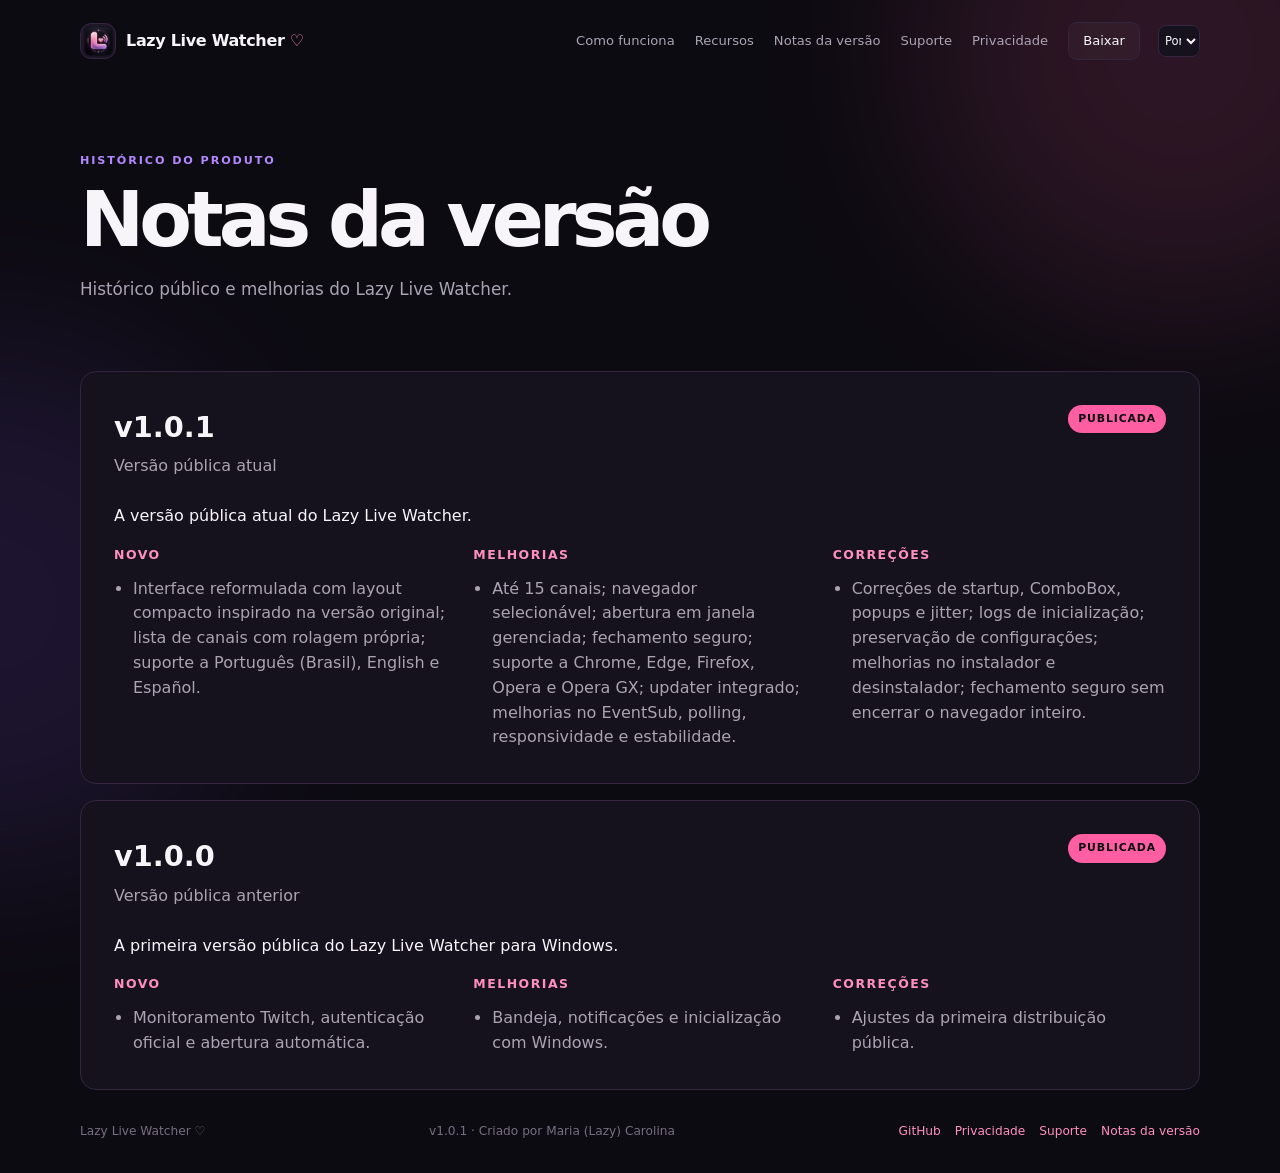
==== changelog.html @ 65342c8a "Remove old v1.0.0 download from changelog" ====
<!doctype html>
<html lang="pt-BR">
<head><meta charset="utf-8"><meta name="viewport" content="width=device-width, initial-scale=1"><meta name="description" content="Notas da versão do Lazy Live Watcher: versão pública 1.0.1 e histórico da versão 1.0.0."><meta name="theme-color" content="#0d0b12"><meta property="og:title" content="Notas da versão — Lazy Live Watcher"><meta property="og:description" content="Histórico público e melhorias do Lazy Live Watcher."><meta property="og:type" content="website"><link rel="icon" href="favicon.ico"><title>Notas da versão — Lazy Live Watcher</title><link rel="stylesheet" href="styles.css"><script src="site.js?v=managed-window-1.0.1" defer></script></head>
<body><div class="ambient ambient-one" aria-hidden="true"></div><div class="ambient ambient-two" aria-hidden="true"></div>
<header class="site-header shell"><a class="brand" href="index.html" aria-label="Lazy Live Watcher — início"><span class="brand-mark"><img src="logo.png" alt=""></span><span>Lazy Live Watcher <span class="heart">♡</span></span></a><div class="header-tools"><nav aria-label="Navegação principal"><a href="index.html#como-funciona" data-i18n="nav.how">Como funciona</a><a href="index.html#recursos" data-i18n="nav.features">Recursos</a><a href="changelog.html" data-i18n="nav.releases">Notas da versão</a><a href="support.html" data-i18n="nav.support">Suporte</a><a href="privacy.html" data-i18n="nav.privacy">Privacidade</a><a class="nav-download" href="https://github.com/lazyswit/lazy-live-watcher/releases/download/v1.0.1/LazyLiveWatcher-Setup-1.0.1.exe" data-i18n="nav.download">Baixar</a></nav><label class="language-picker"><span class="sr-only" data-i18n="language.label">Idioma</span><select data-language aria-label="Idioma"><option value="pt-BR">Português (Brasil)</option><option value="en-US">English</option><option value="es-419">Español (Latinoamérica)</option></select></label></div></header>
<main class="shell"><section class="page-hero"><p class="eyebrow" data-i18n="pages.changelog.eyebrow">HISTÓRICO DO PRODUTO</p><h1 data-i18n="pages.changelog.title">Notas da versão</h1><p data-i18n="pages.changelog.intro">Histórico público e melhorias do Lazy Live Watcher.</p></section><section class="release-card"><div class="release-header"><div><h2>v1.0.1</h2><p data-i18n="changelog.101.date">Publicada</p></div><span class="badge" data-i18n="changelog.101.status">PUBLICADA</span></div><p data-i18n="changelog.101.intro">A versão pública atual do Lazy Live Watcher.</p><div class="release-columns"><div><h3 data-i18n="changelog.new">Novo</h3><ul><li data-i18n="changelog.101.new">Interface reformulada com layout compacto inspirado na versão original; lista de canais com rolagem própria; suporte a Português (Brasil), English e Español.</li></ul></div><div><h3 data-i18n="changelog.improvements">Melhorias</h3><ul><li data-i18n="changelog.101.improvements">Até 15 canais; navegador selecionável; abertura em janela gerenciada; fechamento seguro; suporte a Chrome, Edge, Firefox, Opera e Opera GX; updater integrado; melhorias no EventSub, polling, responsividade e estabilidade.</li></ul></div><div><h3 data-i18n="changelog.fixes">Correções</h3><ul><li data-i18n="changelog.101.fixes">Correções de startup, ComboBox, popups e jitter; logs de inicialização; preservação de configurações; melhorias no instalador e desinstalador; fechamento seguro sem encerrar o navegador inteiro.</li></ul></div></div></section><section class="release-card"><div class="release-header"><div><h2>v1.0.0</h2><p data-i18n="changelog.100.date">Versão pública anterior</p></div><span class="badge" data-i18n="changelog.100.status">PUBLICADA</span></div><p data-i18n="changelog.100.intro">A primeira versão pública do Lazy Live Watcher para Windows.</p><div class="release-columns"><div><h3 data-i18n="changelog.new">Novo</h3><ul><li data-i18n="changelog.100.new">Monitoramento Twitch, autenticação oficial e abertura automática.</li></ul></div><div><h3 data-i18n="changelog.improvements">Melhorias</h3><ul><li data-i18n="changelog.100.improvements">Bandeja, notificações e inicialização com Windows.</li></ul></div><div><h3 data-i18n="changelog.fixes">Correções</h3><ul><li data-i18n="changelog.100.fixes">Ajustes da primeira distribuição pública.</li></ul></div></div></section></main>
<footer class="site-footer shell"><span>Lazy Live Watcher ♡</span><span>v1.0.1 · Criado por Maria (Lazy) Carolina</span><span class="footer-links"><a href="https://github.com/lazyswit/lazy-live-watcher">GitHub</a><a href="privacy.html" data-i18n="nav.privacy">Privacidade</a><a href="support.html" data-i18n="nav.support">Suporte</a><a href="changelog.html" data-i18n="nav.releases">Notas da versão</a></span></footer></body></html>
---- styles.css ----
:root { --bg:#0d0b12; --panel:#16121d; --panel-2:#1e1728; --ink:#f8f5fa; --muted:#aaa3b3; --dim:#776d80; --pink:#ff5fa2; --pink-soft:#ff8fbd; --lilac:#b388ff; --violet:#8a5cf6; --line:#342540; --shell:min(1120px,calc(100% - 48px)); }
* { box-sizing:border-box; } html { scroll-behavior:smooth; } body { margin:0; color:var(--ink); background:var(--bg); font-family:"Segoe UI",system-ui,sans-serif; line-height:1.55; overflow-x:hidden; } a { color:inherit; text-decoration:none; } button,select { font:inherit; } .shell { width:var(--shell); margin-inline:auto; } .sr-only { position:absolute;width:1px;height:1px;padding:0;margin:-1px;overflow:hidden;clip:rect(0,0,0,0);white-space:nowrap;border:0; }
.ambient { position:fixed;width:520px;height:520px;border-radius:50%;filter:blur(90px);opacity:.13;pointer-events:none;z-index:-1; }.ambient-one{background:var(--pink);top:-210px;right:-160px}.ambient-two{background:var(--violet);bottom:4%;left:-270px}.site-header{display:flex;align-items:center;justify-content:space-between;gap:24px;padding:22px 0}.brand{display:inline-flex;align-items:center;gap:10px;font-weight:700;letter-spacing:-.02em;white-space:nowrap}.brand-mark{display:grid;place-items:center;width:36px;height:36px;overflow:hidden;border:1px solid var(--line);border-radius:11px;background:var(--panel-2)}.brand-mark img{width:31px;height:31px;object-fit:cover}.heart,em{color:var(--pink-soft);font-style:normal}.header-tools{display:flex;align-items:center;gap:18px}nav{display:flex;align-items:center;gap:20px;color:var(--muted);font-size:.82rem}nav a,.footer-links a,.text-link{transition:color .2s ease}nav a:hover,.footer-links a:hover,.text-link:hover{color:var(--ink)}.nav-download{padding:8px 14px;color:var(--ink);border:1px solid var(--line);border-radius:9px;background:rgba(255,255,255,.03)}.language-picker select{width:42px;padding:7px 2px;color:var(--ink);border:1px solid var(--line);border-radius:8px;background:var(--panel);font-size:.72rem;cursor:pointer}.language-picker select:focus-visible,a:focus-visible,.button:focus-visible{outline:2px solid var(--pink-soft);outline-offset:3px}
.hero{display:grid;grid-template-columns:1fr 1fr;align-items:center;min-height:590px;padding:52px 0 68px}.eyebrow{margin:0 0 12px;color:var(--lilac);font-size:.7rem;font-weight:700;letter-spacing:.17em}.dot{display:inline-block;width:8px;height:8px;border-radius:50%;background:var(--pink);box-shadow:0 0 14px var(--pink)}h1,h2,h3,p{margin-top:0}h1{max-width:650px;margin-bottom:22px;font-size:clamp(2.8rem,6vw,5.4rem);line-height:.99;letter-spacing:-.065em}.hero-text{max-width:520px;margin-bottom:27px;color:var(--muted);font-size:1.08rem}.hero-actions{display:flex;flex-wrap:wrap;gap:10px}.button{display:inline-flex;align-items:center;justify-content:center;gap:13px;min-height:46px;padding:0 20px;border:1px solid transparent;border-radius:10px;font-weight:700;transition:transform .2s ease,background .2s ease,border-color .2s ease}.button:hover{transform:translateY(-2px)}.button.primary{color:#241321;background:var(--pink);box-shadow:0 12px 32px rgba(255,95,162,.2)}.button.primary:hover{background:var(--pink-soft)}.button.ghost{color:var(--ink);border-color:var(--line);background:rgba(255,255,255,.025)}.button.ghost:hover{border-color:var(--lilac);background:var(--panel-2)}.platform,.credit{color:var(--dim);font-size:.78rem}.platform{margin:19px 0 4px}.credit{margin:0;color:var(--pink-soft)}
.hero-art{position:relative;display:grid;place-items:center;min-height:500px}.hero-art>img{position:relative;z-index:2;width:min(78%,430px);filter:drop-shadow(0 24px 34px rgba(0,0,0,.5));animation:float 7s ease-in-out infinite}.art-ring{position:absolute;border:1px solid rgba(179,136,255,.25);border-radius:50%;transform:rotate(-16deg)}.ring-one{width:min(85%,490px);height:min(85%,490px)}.ring-two{width:min(67%,380px);height:min(67%,380px);border-color:rgba(255,95,162,.18);transform:rotate(22deg)}.spark{position:absolute;z-index:3;color:var(--pink-soft);font-size:1.7rem;text-shadow:0 0 20px var(--pink)}.spark-one{top:18%;right:12%}.spark-two{bottom:16%;left:12%;color:var(--lilac)}.live-badge{position:absolute;right:7%;bottom:13%;z-index:4;display:flex;align-items:center;gap:8px;padding:9px 13px;border:1px solid var(--line);border-radius:20px;background:rgba(22,18,29,.9);color:var(--muted);font-size:.68rem;font-weight:700;letter-spacing:.08em}@keyframes float{0%,100%{transform:translateY(0) rotate(0)}50%{transform:translateY(-10px) rotate(1deg)}}
.trust-strip{display:grid;grid-template-columns:repeat(3,1fr);gap:1px;border-top:1px solid var(--line);border-bottom:1px solid var(--line);background:var(--line)}.trust-strip>div{display:flex;align-items:center;gap:14px;min-height:88px;padding:15px 20px;background:var(--bg)}.trust-strip strong{color:var(--pink);font-size:1.7rem}.trust-strip span{color:var(--muted);font-size:.78rem;line-height:1.2}.section{padding:105px 0 0}.section-heading{margin-bottom:32px}.section-heading h2,.privacy-copy h2,.download-card h2,.split-card h2,.next-card h2{margin-bottom:0;font-size:clamp(2rem,4vw,3.4rem);line-height:1.05;letter-spacing:-.05em}.steps{display:grid;grid-template-columns:repeat(4,1fr);gap:12px}.step-card{position:relative;min-height:232px;padding:24px;border:1px solid var(--line);border-radius:14px;background:var(--panel)}.step-card.featured{border-color:rgba(255,95,162,.5);background:linear-gradient(145deg,rgba(255,95,162,.12),var(--panel))}.step-number{color:var(--dim);font-size:.75rem}.step-icon{display:block;margin:32px 0 17px;color:var(--pink-soft);font-size:1.6rem}.step-card h3{margin-bottom:8px;font-size:1.05rem}.step-card p{margin:0;color:var(--muted);font-size:.84rem}
.feature-section{padding-bottom:105px}.feature-layout{display:grid;grid-template-columns:.8fr 1.2fr;gap:70px;align-items:center}.feature-intro{padding:32px;border:1px solid var(--line);border-radius:16px;background:linear-gradient(145deg,rgba(179,136,255,.11),var(--panel))}.feature-logo{width:70px;height:70px;margin-bottom:22px;border-radius:19px}.feature-intro h3{margin-bottom:12px;font-size:2rem;line-height:1.05;letter-spacing:-.05em}.feature-intro p{margin-bottom:0;color:var(--muted)}.feature-grid{display:grid;grid-template-columns:repeat(2,1fr);gap:13px}.feature-item{display:flex;align-items:flex-start;gap:13px;min-height:75px;padding:17px;border-bottom:1px solid var(--line)}.feature-item span{color:var(--pink);font-size:1.1rem}.feature-item p{margin:0;color:var(--muted);font-size:.9rem}.split-card,.privacy-section,.next-card{border:1px solid var(--line);border-radius:18px;background:var(--panel)}.split-card{display:grid;grid-template-columns:1fr 1fr;gap:58px;align-items:center;padding:42px 48px}.split-card>div:first-child>p:last-child{max-width:500px;margin:22px 0 0;color:var(--muted)}.mode-list{display:grid;gap:16px;position:relative}.mode-list>div{display:flex;align-items:flex-start;gap:14px;padding:16px;border:1px solid var(--line);border-radius:12px;background:var(--panel-2)}.mode-icon{display:grid;place-items:center;width:28px;height:28px;color:var(--pink);border:1px solid var(--line);border-radius:8px}.mode-list strong{font-size:.95rem}.mode-list p{margin:4px 0 0;color:var(--muted);font-size:.8rem}.coming-badge{justify-self:end;color:var(--pink-soft);font-size:.73rem;letter-spacing:.08em;text-transform:uppercase}.privacy-section{display:grid;grid-template-columns:1fr 1fr;gap:80px;align-items:center;margin-top:105px;padding:75px 7%}.privacy-copy>p:not(.eyebrow){max-width:440px;margin:23px 0 12px;color:var(--muted)}.privacy-list{display:grid;gap:15px}.privacy-list div{display:flex;align-items:center;gap:12px;color:var(--muted)}.privacy-list div>span:first-child{display:grid;place-items:center;width:22px;height:22px;border-radius:50%;background:rgba(255,95,162,.15);color:var(--pink-soft)}.text-link{color:var(--pink-soft);font-size:.84rem}.next-section{padding-top:42px}.next-card{display:flex;align-items:center;justify-content:space-between;gap:30px;padding:31px 38px;background:linear-gradient(105deg,rgba(179,136,255,.1),var(--panel))}.next-card p:last-child{max-width:620px;margin:13px 0 0;color:var(--muted)}.download-card{display:flex;align-items:center;justify-content:space-between;gap:30px;margin-top:105px;padding:38px 44px;border:1px solid rgba(255,95,162,.4);border-radius:17px;background:linear-gradient(105deg,rgba(255,95,162,.14),rgba(179,136,255,.1))}.download-card h2{font-size:clamp(1.8rem,4vw,2.7rem)}.download-card p:last-child{margin:10px 0 0;color:var(--muted)}.site-footer{display:flex;align-items:center;justify-content:space-between;gap:20px;padding:32px 0;color:var(--dim);font-size:.76rem}.site-footer a{color:var(--pink-soft)}.footer-links{display:flex;gap:14px;flex-wrap:wrap}
.page-hero{padding:70px 0 52px;max-width:790px}.page-hero h1{margin-bottom:18px;font-size:clamp(2.7rem,6vw,4.8rem)}.page-hero p:last-child{max-width:650px;color:var(--muted);font-size:1.05rem}.content-grid{display:grid;grid-template-columns:repeat(2,1fr);gap:16px;padding-bottom:95px}.content-card{padding:28px;border:1px solid var(--line);border-radius:15px;background:var(--panel)}.content-card.wide{grid-column:1/-1}.content-card h2,.content-card h3{margin-bottom:10px}.content-card p,.content-card li{color:var(--muted)}.content-card ul{padding-left:20px;margin-bottom:0}.content-card li+li{margin-top:8px}.release-card{position:relative;padding:33px;border:1px solid var(--line);border-radius:16px;background:var(--panel)}.release-card+.release-card{margin-top:16px}.release-card.upcoming{border-color:rgba(179,136,255,.5);background:linear-gradient(145deg,rgba(179,136,255,.1),var(--panel))}.release-header{display:flex;align-items:flex-start;justify-content:space-between;gap:18px;margin-bottom:25px}.release-header h2{margin:0;font-size:1.8rem}.release-header p{margin:5px 0 0;color:var(--muted)}.badge{display:inline-flex;padding:6px 10px;border-radius:999px;color:var(--bg);background:var(--pink);font-size:.68rem;font-weight:800;letter-spacing:.08em;white-space:nowrap}.badge.soon{color:var(--ink);background:var(--lilac)}.release-columns{display:grid;grid-template-columns:repeat(3,1fr);gap:26px}.release-columns h3{color:var(--pink-soft);font-size:.78rem;letter-spacing:.12em;text-transform:uppercase}.release-columns ul{padding-left:19px;margin:0;color:var(--muted)}.release-columns li+li{margin-top:8px}.faq-grid{display:grid;grid-template-columns:repeat(2,1fr);gap:8px 28px}.faq-grid p{padding:13px 0;margin:0;border-bottom:1px solid var(--line)}.faq-grid strong{color:var(--ink);font-size:.9rem}.faq-grid span{color:var(--muted);font-size:.84rem}
@media(max-width:1000px){nav{gap:13px}.hero{min-height:530px}.steps{grid-template-columns:repeat(2,1fr)}.feature-layout{gap:35px}.release-columns{grid-template-columns:1fr 1fr}}@media(max-width:850px){:root{--shell:min(100% - 34px,680px)}.site-header{align-items:flex-start;flex-direction:column}.header-tools{width:100%;justify-content:space-between}.header-tools nav a:not(.nav-download){display:none}.hero{grid-template-columns:1fr;min-height:0;padding:55px 0 30px}.hero-copy{text-align:center}.hero-text{margin-inline:auto}.hero-actions{justify-content:center}.hero-art{min-height:390px}.hero-art>img{width:min(78%,350px)}.trust-strip>div{padding-inline:12px}.feature-layout,.privacy-section,.split-card{grid-template-columns:1fr;gap:32px}.privacy-section{padding:34px 27px}.split-card{padding:32px 26px}.content-grid{grid-template-columns:1fr}.content-card.wide{grid-column:auto}.faq-grid{grid-template-columns:1fr}}@media(max-width:520px){:root{--shell:calc(100% - 28px)}.site-header{padding:17px 0}.brand{font-size:.9rem}.header-tools{gap:8px}.nav-download{padding:7px 11px}.language-picker select{width:39px}.hero{padding-top:40px}.hero h1{font-size:clamp(2.45rem,13vw,3.6rem)}.hero-text{font-size:.98rem}.hero-art{min-height:320px}.hero-art>img{width:min(83%,290px)}.ring-one{width:94%;height:94%}.ring-two{width:74%;height:74%}.live-badge{right:0;bottom:8%}.trust-strip{grid-template-columns:1fr}.trust-strip>div{min-height:62px;justify-content:center}.section{padding-top:80px}.steps,.feature-grid,.release-columns{grid-template-columns:1fr}.step-card{min-height:0}.feature-section{padding-bottom:80px}.download-card,.next-card{align-items:flex-start;flex-direction:column}.download-card{margin-top:80px;padding:28px 22px}.next-card{padding:26px 22px}.site-footer{align-items:flex-start;flex-direction:column;gap:9px;padding:24px 0}.page-hero{padding:48px 0 35px}.page-hero h1{font-size:clamp(2.4rem,12vw,3.5rem)}.content-card,.release-card{padding:24px 20px}.release-header{flex-direction:column}.badge{align-self:flex-start}}
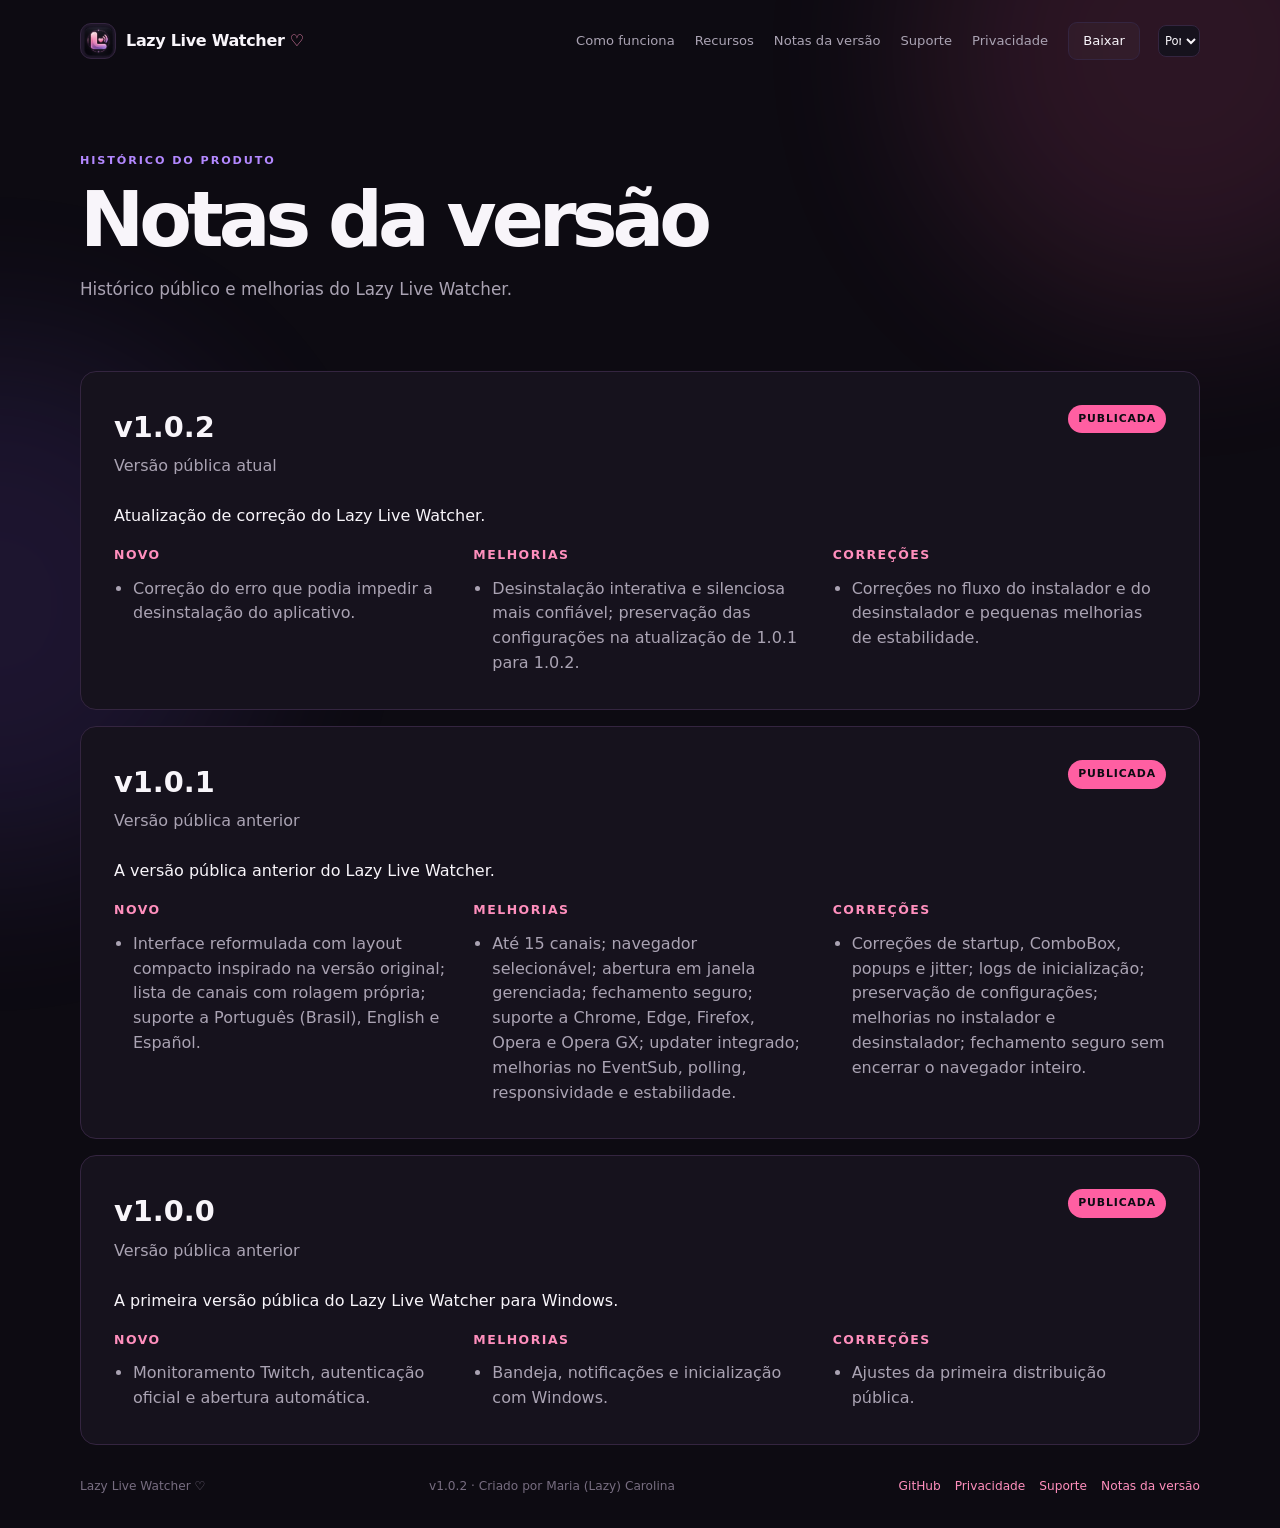
==== commit 02b72f81: "Publish Lazy Live Watcher v1.0.2 site updates" ====
--- a/changelog.html
+++ b/changelog.html
@@ -1,7 +1,20 @@
 <!doctype html>
 <html lang="pt-BR">
-<head><meta charset="utf-8"><meta name="viewport" content="width=device-width, initial-scale=1"><meta name="description" content="Notas da versão do Lazy Live Watcher: versão pública 1.0.1 e histórico da versão 1.0.0."><meta name="theme-color" content="#0d0b12"><meta property="og:title" content="Notas da versão — Lazy Live Watcher"><meta property="og:description" content="Histórico público e melhorias do Lazy Live Watcher."><meta property="og:type" content="website"><link rel="icon" href="favicon.ico"><title>Notas da versão — Lazy Live Watcher</title><link rel="stylesheet" href="styles.css"><script src="site.js?v=managed-window-1.0.1" defer></script></head>
-<body><div class="ambient ambient-one" aria-hidden="true"></div><div class="ambient ambient-two" aria-hidden="true"></div>
-<header class="site-header shell"><a class="brand" href="index.html" aria-label="Lazy Live Watcher — início"><span class="brand-mark"><img src="logo.png" alt=""></span><span>Lazy Live Watcher <span class="heart">♡</span></span></a><div class="header-tools"><nav aria-label="Navegação principal"><a href="index.html#como-funciona" data-i18n="nav.how">Como funciona</a><a href="index.html#recursos" data-i18n="nav.features">Recursos</a><a href="changelog.html" data-i18n="nav.releases">Notas da versão</a><a href="support.html" data-i18n="nav.support">Suporte</a><a href="privacy.html" data-i18n="nav.privacy">Privacidade</a><a class="nav-download" href="https://github.com/lazyswit/lazy-live-watcher/releases/download/v1.0.1/LazyLiveWatcher-Setup-1.0.1.exe" data-i18n="nav.download">Baixar</a></nav><label class="language-picker"><span class="sr-only" data-i18n="language.label">Idioma</span><select data-language aria-label="Idioma"><option value="pt-BR">Português (Brasil)</option><option value="en-US">English</option><option value="es-419">Español (Latinoamérica)</option></select></label></div></header>
-<main class="shell"><section class="page-hero"><p class="eyebrow" data-i18n="pages.changelog.eyebrow">HISTÓRICO DO PRODUTO</p><h1 data-i18n="pages.changelog.title">Notas da versão</h1><p data-i18n="pages.changelog.intro">Histórico público e melhorias do Lazy Live Watcher.</p></section><section class="release-card"><div class="release-header"><div><h2>v1.0.1</h2><p data-i18n="changelog.101.date">Publicada</p></div><span class="badge" data-i18n="changelog.101.status">PUBLICADA</span></div><p data-i18n="changelog.101.intro">A versão pública atual do Lazy Live Watcher.</p><div class="release-columns"><div><h3 data-i18n="changelog.new">Novo</h3><ul><li data-i18n="changelog.101.new">Interface reformulada com layout compacto inspirado na versão original; lista de canais com rolagem própria; suporte a Português (Brasil), English e Español.</li></ul></div><div><h3 data-i18n="changelog.improvements">Melhorias</h3><ul><li data-i18n="changelog.101.improvements">Até 15 canais; navegador selecionável; abertura em janela gerenciada; fechamento seguro; suporte a Chrome, Edge, Firefox, Opera e Opera GX; updater integrado; melhorias no EventSub, polling, responsividade e estabilidade.</li></ul></div><div><h3 data-i18n="changelog.fixes">Correções</h3><ul><li data-i18n="changelog.101.fixes">Correções de startup, ComboBox, popups e jitter; logs de inicialização; preservação de configurações; melhorias no instalador e desinstalador; fechamento seguro sem encerrar o navegador inteiro.</li></ul></div></div></section><section class="release-card"><div class="release-header"><div><h2>v1.0.0</h2><p data-i18n="changelog.100.date">Versão pública anterior</p></div><span class="badge" data-i18n="changelog.100.status">PUBLICADA</span></div><p data-i18n="changelog.100.intro">A primeira versão pública do Lazy Live Watcher para Windows.</p><div class="release-columns"><div><h3 data-i18n="changelog.new">Novo</h3><ul><li data-i18n="changelog.100.new">Monitoramento Twitch, autenticação oficial e abertura automática.</li></ul></div><div><h3 data-i18n="changelog.improvements">Melhorias</h3><ul><li data-i18n="changelog.100.improvements">Bandeja, notificações e inicialização com Windows.</li></ul></div><div><h3 data-i18n="changelog.fixes">Correções</h3><ul><li data-i18n="changelog.100.fixes">Ajustes da primeira distribuição pública.</li></ul></div></div></section></main>
-<footer class="site-footer shell"><span>Lazy Live Watcher ♡</span><span>v1.0.1 · Criado por Maria (Lazy) Carolina</span><span class="footer-links"><a href="https://github.com/lazyswit/lazy-live-watcher">GitHub</a><a href="privacy.html" data-i18n="nav.privacy">Privacidade</a><a href="support.html" data-i18n="nav.support">Suporte</a><a href="changelog.html" data-i18n="nav.releases">Notas da versão</a></span></footer></body></html>
+<head>
+  <meta charset="utf-8"><meta name="viewport" content="width=device-width, initial-scale=1">
+  <meta name="description" content="Notas da versão do Lazy Live Watcher: versão pública 1.0.2 e histórico das versões anteriores.">
+  <meta name="theme-color" content="#0d0b12"><meta property="og:title" content="Notas da versão — Lazy Live Watcher"><meta property="og:description" content="Histórico público e melhorias do Lazy Live Watcher."><meta property="og:type" content="website">
+  <link rel="icon" href="favicon.ico"><title>Notas da versão — Lazy Live Watcher</title><link rel="stylesheet" href="styles.css"><script src="site.js?v=managed-window-1.0.2" defer></script>
+</head>
+<body>
+  <div class="ambient ambient-one" aria-hidden="true"></div><div class="ambient ambient-two" aria-hidden="true"></div>
+  <header class="site-header shell"><a class="brand" href="index.html" aria-label="Lazy Live Watcher — início"><span class="brand-mark"><img src="logo.png" alt=""></span><span>Lazy Live Watcher <span class="heart">♡</span></span></a><div class="header-tools"><nav aria-label="Navegação principal"><a href="index.html#como-funciona" data-i18n="nav.how">Como funciona</a><a href="index.html#recursos" data-i18n="nav.features">Recursos</a><a href="changelog.html" data-i18n="nav.releases">Notas da versão</a><a href="support.html" data-i18n="nav.support">Suporte</a><a href="privacy.html" data-i18n="nav.privacy">Privacidade</a><a class="nav-download" href="https://github.com/lazyswit/lazy-live-watcher/releases/download/v1.0.2/LazyLiveWatcher-Setup-1.0.2.exe" data-i18n="nav.download">Baixar</a></nav><label class="language-picker"><span class="sr-only" data-i18n="language.label">Idioma</span><select data-language aria-label="Idioma"><option value="pt-BR">Português (Brasil)</option><option value="en-US">English</option><option value="es-419">Español (Latinoamérica)</option></select></label></div></header>
+  <main class="shell">
+    <section class="page-hero"><p class="eyebrow" data-i18n="pages.changelog.eyebrow">HISTÓRICO DO PRODUTO</p><h1 data-i18n="pages.changelog.title">Notas da versão</h1><p data-i18n="pages.changelog.intro">Histórico público e melhorias do Lazy Live Watcher.</p></section>
+    <section class="release-card"><div class="release-header"><div><h2>v1.0.2</h2><p data-i18n="changelog.102.date">Versão pública atual</p></div><span class="badge" data-i18n="changelog.102.status">PUBLICADA</span></div><p data-i18n="changelog.102.intro">Atualização de correção do Lazy Live Watcher.</p><div class="release-columns"><div><h3 data-i18n="changelog.new">Novo</h3><ul><li data-i18n="changelog.102.new">Correção do erro que podia impedir a desinstalação do aplicativo.</li></ul></div><div><h3 data-i18n="changelog.improvements">Melhorias</h3><ul><li data-i18n="changelog.102.improvements">Desinstalação interativa e silenciosa mais confiável; preservação das configurações na atualização de 1.0.1 para 1.0.2.</li></ul></div><div><h3 data-i18n="changelog.fixes">Correções</h3><ul><li data-i18n="changelog.102.fixes">Correções no fluxo do instalador e do desinstalador e pequenas melhorias de estabilidade.</li></ul></div></div></section>
+    <section class="release-card"><div class="release-header"><div><h2>v1.0.1</h2><p data-i18n="changelog.101.date">Versão pública anterior</p></div><span class="badge" data-i18n="changelog.101.status">PUBLICADA</span></div><p data-i18n="changelog.101.intro">A versão pública anterior do Lazy Live Watcher.</p><div class="release-columns"><div><h3 data-i18n="changelog.new">Novo</h3><ul><li data-i18n="changelog.101.new">Interface reformulada com layout compacto inspirado na versão original; lista de canais com rolagem própria; suporte a Português (Brasil), English e Español.</li></ul></div><div><h3 data-i18n="changelog.improvements">Melhorias</h3><ul><li data-i18n="changelog.101.improvements">Até 15 canais; navegador selecionável; abertura em janela gerenciada; fechamento seguro; suporte a Chrome, Edge, Firefox, Opera e Opera GX; updater integrado; melhorias no EventSub, polling, responsividade e estabilidade.</li></ul></div><div><h3 data-i18n="changelog.fixes">Correções</h3><ul><li data-i18n="changelog.101.fixes">Correções de startup, ComboBox, popups e jitter; logs de inicialização; preservação de configurações; melhorias no instalador e desinstalador; fechamento seguro sem encerrar o navegador inteiro.</li></ul></div></div></section>
+    <section class="release-card"><div class="release-header"><div><h2>v1.0.0</h2><p data-i18n="changelog.100.date">Versão pública anterior</p></div><span class="badge" data-i18n="changelog.100.status">PUBLICADA</span></div><p data-i18n="changelog.100.intro">A primeira versão pública do Lazy Live Watcher para Windows.</p><div class="release-columns"><div><h3 data-i18n="changelog.new">Novo</h3><ul><li data-i18n="changelog.100.new">Monitoramento Twitch, autenticação oficial e abertura automática.</li></ul></div><div><h3 data-i18n="changelog.improvements">Melhorias</h3><ul><li data-i18n="changelog.100.improvements">Bandeja, notificações e inicialização com Windows.</li></ul></div><div><h3 data-i18n="changelog.fixes">Correções</h3><ul><li data-i18n="changelog.100.fixes">Ajustes da primeira distribuição pública.</li></ul></div></div></section>
+  </main>
+  <footer class="site-footer shell"><span>Lazy Live Watcher ♡</span><span>v1.0.2 · Criado por Maria (Lazy) Carolina</span><span class="footer-links"><a href="https://github.com/lazyswit/lazy-live-watcher">GitHub</a><a href="privacy.html" data-i18n="nav.privacy">Privacidade</a><a href="support.html" data-i18n="nav.support">Suporte</a><a href="changelog.html" data-i18n="nav.releases">Notas da versão</a></span></footer>
+</body>
+</html>
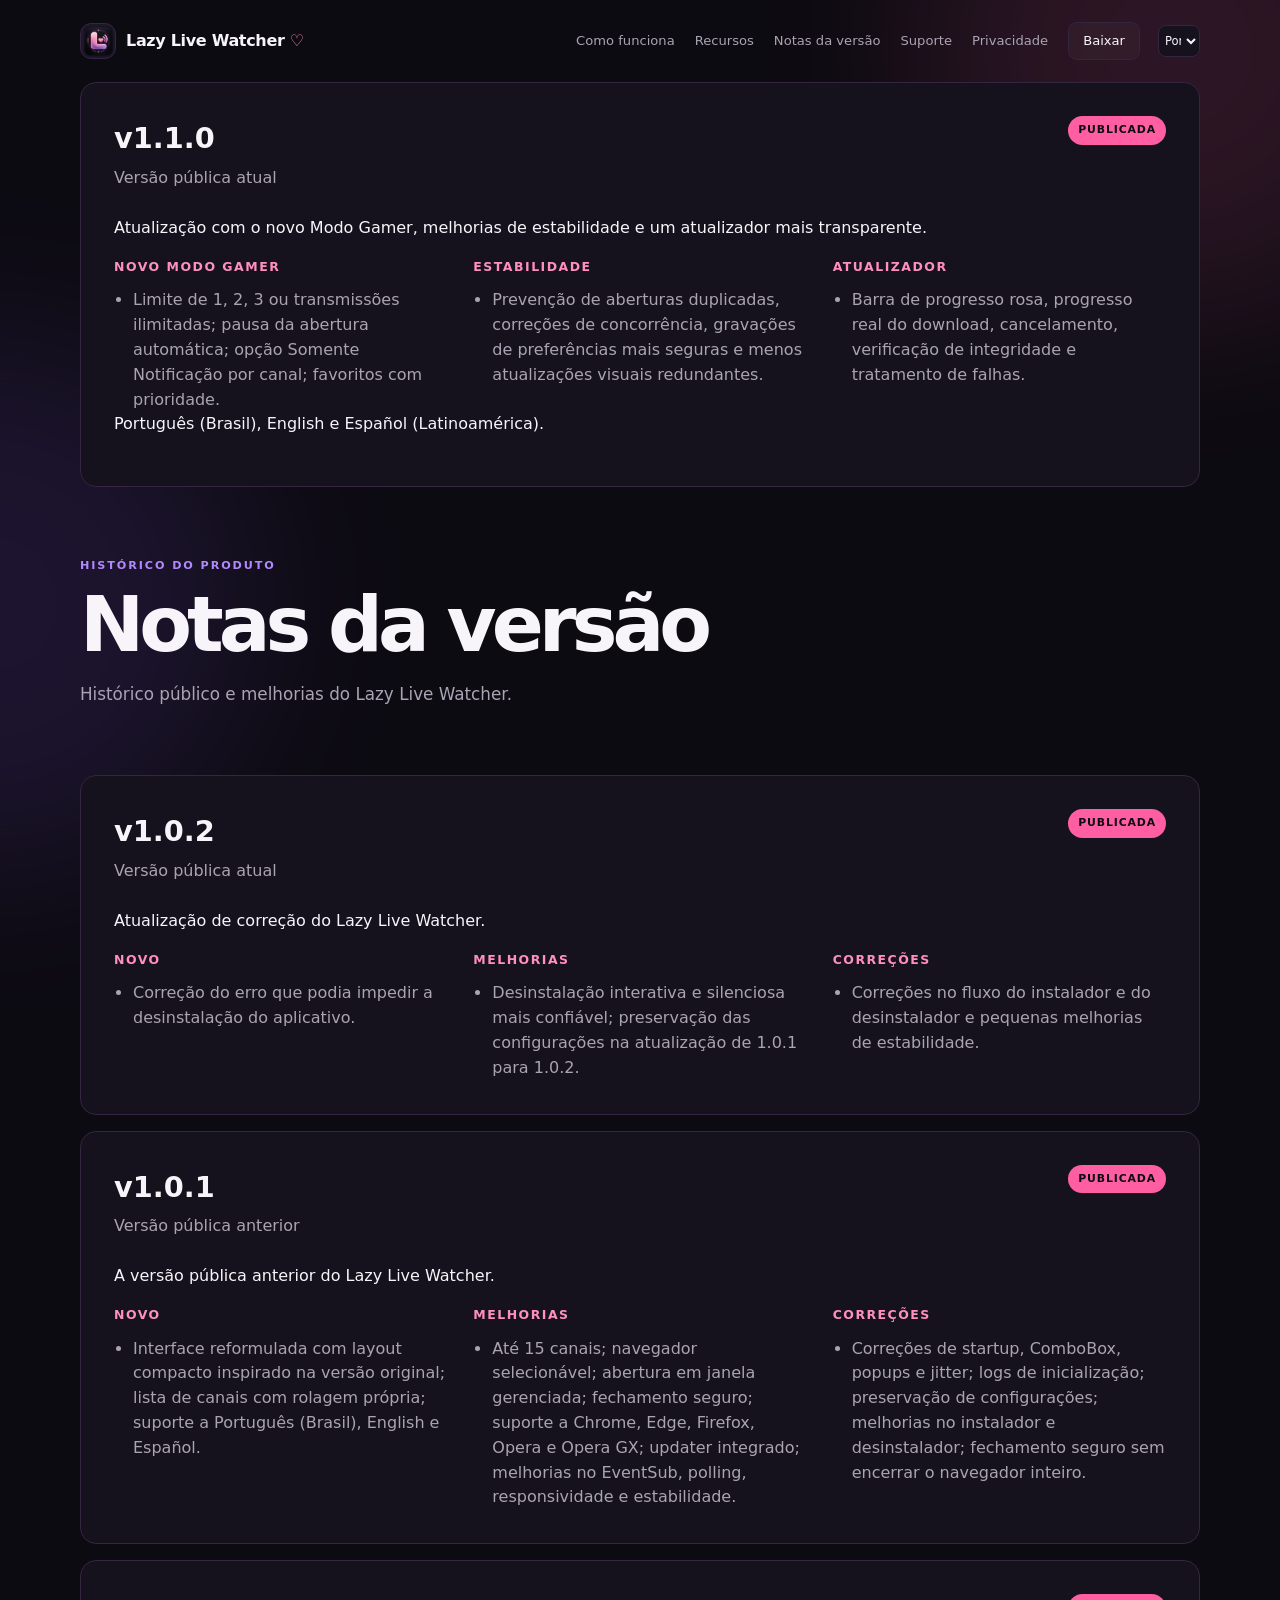
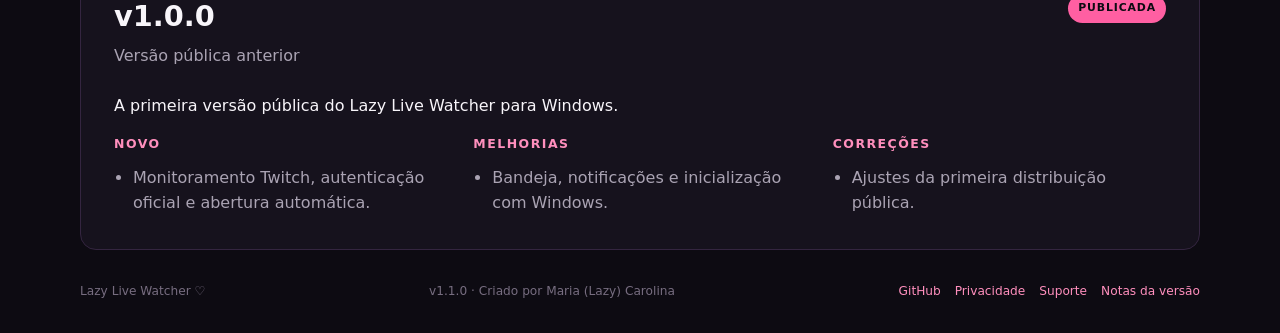
==== commit 3628b4e3: "site: publish v1.1.0 and update support links" ====
--- a/changelog.html
+++ b/changelog.html
@@ -4,12 +4,13 @@
   <meta charset="utf-8"><meta name="viewport" content="width=device-width, initial-scale=1">
   <meta name="description" content="Notas da versão do Lazy Live Watcher: versão pública 1.0.2 e histórico das versões anteriores.">
   <meta name="theme-color" content="#0d0b12"><meta property="og:title" content="Notas da versão — Lazy Live Watcher"><meta property="og:description" content="Histórico público e melhorias do Lazy Live Watcher."><meta property="og:type" content="website">
-  <link rel="icon" href="favicon.ico"><title>Notas da versão — Lazy Live Watcher</title><link rel="stylesheet" href="styles.css"><script src="site.js?v=managed-window-1.0.2" defer></script>
+  <link rel="icon" href="favicon.ico"><title>Notas da versão — Lazy Live Watcher</title><link rel="stylesheet" href="styles.css?v=release-v1.1.0"><script src="site.js?v=release-v1.1.0" defer></script>
 </head>
 <body>
   <div class="ambient ambient-one" aria-hidden="true"></div><div class="ambient ambient-two" aria-hidden="true"></div>
   <header class="site-header shell"><a class="brand" href="index.html" aria-label="Lazy Live Watcher — início"><span class="brand-mark"><img src="logo.png" alt=""></span><span>Lazy Live Watcher <span class="heart">♡</span></span></a><div class="header-tools"><nav aria-label="Navegação principal"><a href="index.html#como-funciona" data-i18n="nav.how">Como funciona</a><a href="index.html#recursos" data-i18n="nav.features">Recursos</a><a href="changelog.html" data-i18n="nav.releases">Notas da versão</a><a href="support.html" data-i18n="nav.support">Suporte</a><a href="privacy.html" data-i18n="nav.privacy">Privacidade</a><a class="nav-download" href="https://github.com/lazyswit/lazy-live-watcher/releases/download/v1.0.2/LazyLiveWatcher-Setup-1.0.2.exe" data-i18n="nav.download">Baixar</a></nav><label class="language-picker"><span class="sr-only" data-i18n="language.label">Idioma</span><select data-language aria-label="Idioma"><option value="pt-BR">Português (Brasil)</option><option value="en-US">English</option><option value="es-419">Español (Latinoamérica)</option></select></label></div></header>
   <main class="shell">
+    <section class="release-card"><div class="release-header"><div><h2>v1.1.0</h2><p data-i18n="changelog.110.date">Versão pública atual</p></div><span class="badge" data-i18n="changelog.110.status">PUBLICADA</span></div><p data-i18n="changelog.110.intro">Atualização com o novo Modo Gamer, melhorias de estabilidade e um atualizador mais transparente.</p><div class="release-columns"><div><h3 data-i18n="changelog.gamer.title">Novo Modo Gamer</h3><ul><li data-i18n="changelog.110.gamer">Limite de 1, 2, 3 ou transmissões ilimitadas; pausa da abertura automática; opção Somente Notificação por canal; favoritos com prioridade.</li></ul></div><div><h3 data-i18n="changelog.stability.title">Estabilidade</h3><ul><li data-i18n="changelog.110.stability">Prevenção de aberturas duplicadas, correções de concorrência, gravações de preferências mais seguras e menos atualizações visuais redundantes.</li></ul></div><div><h3 data-i18n="changelog.updater.title">Atualizador</h3><ul><li data-i18n="changelog.110.updater">Barra de progresso rosa, progresso real do download, cancelamento, verificação de integridade e tratamento de falhas.</li></ul></div></div><p class="release-note" data-i18n="changelog.110.languages">Português (Brasil), English e Español (Latinoamérica).</p></section>
     <section class="page-hero"><p class="eyebrow" data-i18n="pages.changelog.eyebrow">HISTÓRICO DO PRODUTO</p><h1 data-i18n="pages.changelog.title">Notas da versão</h1><p data-i18n="pages.changelog.intro">Histórico público e melhorias do Lazy Live Watcher.</p></section>
     <section class="release-card"><div class="release-header"><div><h2>v1.0.2</h2><p data-i18n="changelog.102.date">Versão pública atual</p></div><span class="badge" data-i18n="changelog.102.status">PUBLICADA</span></div><p data-i18n="changelog.102.intro">Atualização de correção do Lazy Live Watcher.</p><div class="release-columns"><div><h3 data-i18n="changelog.new">Novo</h3><ul><li data-i18n="changelog.102.new">Correção do erro que podia impedir a desinstalação do aplicativo.</li></ul></div><div><h3 data-i18n="changelog.improvements">Melhorias</h3><ul><li data-i18n="changelog.102.improvements">Desinstalação interativa e silenciosa mais confiável; preservação das configurações na atualização de 1.0.1 para 1.0.2.</li></ul></div><div><h3 data-i18n="changelog.fixes">Correções</h3><ul><li data-i18n="changelog.102.fixes">Correções no fluxo do instalador e do desinstalador e pequenas melhorias de estabilidade.</li></ul></div></div></section>
     <section class="release-card"><div class="release-header"><div><h2>v1.0.1</h2><p data-i18n="changelog.101.date">Versão pública anterior</p></div><span class="badge" data-i18n="changelog.101.status">PUBLICADA</span></div><p data-i18n="changelog.101.intro">A versão pública anterior do Lazy Live Watcher.</p><div class="release-columns"><div><h3 data-i18n="changelog.new">Novo</h3><ul><li data-i18n="changelog.101.new">Interface reformulada com layout compacto inspirado na versão original; lista de canais com rolagem própria; suporte a Português (Brasil), English e Español.</li></ul></div><div><h3 data-i18n="changelog.improvements">Melhorias</h3><ul><li data-i18n="changelog.101.improvements">Até 15 canais; navegador selecionável; abertura em janela gerenciada; fechamento seguro; suporte a Chrome, Edge, Firefox, Opera e Opera GX; updater integrado; melhorias no EventSub, polling, responsividade e estabilidade.</li></ul></div><div><h3 data-i18n="changelog.fixes">Correções</h3><ul><li data-i18n="changelog.101.fixes">Correções de startup, ComboBox, popups e jitter; logs de inicialização; preservação de configurações; melhorias no instalador e desinstalador; fechamento seguro sem encerrar o navegador inteiro.</li></ul></div></div></section>
--- a/styles.css
+++ b/styles.css
@@ -7,3 +7,5 @@
 .feature-section{padding-bottom:105px}.feature-layout{display:grid;grid-template-columns:.8fr 1.2fr;gap:70px;align-items:center}.feature-intro{padding:32px;border:1px solid var(--line);border-radius:16px;background:linear-gradient(145deg,rgba(179,136,255,.11),var(--panel))}.feature-logo{width:70px;height:70px;margin-bottom:22px;border-radius:19px}.feature-intro h3{margin-bottom:12px;font-size:2rem;line-height:1.05;letter-spacing:-.05em}.feature-intro p{margin-bottom:0;color:var(--muted)}.feature-grid{display:grid;grid-template-columns:repeat(2,1fr);gap:13px}.feature-item{display:flex;align-items:flex-start;gap:13px;min-height:75px;padding:17px;border-bottom:1px solid var(--line)}.feature-item span{color:var(--pink);font-size:1.1rem}.feature-item p{margin:0;color:var(--muted);font-size:.9rem}.split-card,.privacy-section,.next-card{border:1px solid var(--line);border-radius:18px;background:var(--panel)}.split-card{display:grid;grid-template-columns:1fr 1fr;gap:58px;align-items:center;padding:42px 48px}.split-card>div:first-child>p:last-child{max-width:500px;margin:22px 0 0;color:var(--muted)}.mode-list{display:grid;gap:16px;position:relative}.mode-list>div{display:flex;align-items:flex-start;gap:14px;padding:16px;border:1px solid var(--line);border-radius:12px;background:var(--panel-2)}.mode-icon{display:grid;place-items:center;width:28px;height:28px;color:var(--pink);border:1px solid var(--line);border-radius:8px}.mode-list strong{font-size:.95rem}.mode-list p{margin:4px 0 0;color:var(--muted);font-size:.8rem}.coming-badge{justify-self:end;color:var(--pink-soft);font-size:.73rem;letter-spacing:.08em;text-transform:uppercase}.privacy-section{display:grid;grid-template-columns:1fr 1fr;gap:80px;align-items:center;margin-top:105px;padding:75px 7%}.privacy-copy>p:not(.eyebrow){max-width:440px;margin:23px 0 12px;color:var(--muted)}.privacy-list{display:grid;gap:15px}.privacy-list div{display:flex;align-items:center;gap:12px;color:var(--muted)}.privacy-list div>span:first-child{display:grid;place-items:center;width:22px;height:22px;border-radius:50%;background:rgba(255,95,162,.15);color:var(--pink-soft)}.text-link{color:var(--pink-soft);font-size:.84rem}.next-section{padding-top:42px}.next-card{display:flex;align-items:center;justify-content:space-between;gap:30px;padding:31px 38px;background:linear-gradient(105deg,rgba(179,136,255,.1),var(--panel))}.next-card p:last-child{max-width:620px;margin:13px 0 0;color:var(--muted)}.download-card{display:flex;align-items:center;justify-content:space-between;gap:30px;margin-top:105px;padding:38px 44px;border:1px solid rgba(255,95,162,.4);border-radius:17px;background:linear-gradient(105deg,rgba(255,95,162,.14),rgba(179,136,255,.1))}.download-card h2{font-size:clamp(1.8rem,4vw,2.7rem)}.download-card p:last-child{margin:10px 0 0;color:var(--muted)}.site-footer{display:flex;align-items:center;justify-content:space-between;gap:20px;padding:32px 0;color:var(--dim);font-size:.76rem}.site-footer a{color:var(--pink-soft)}.footer-links{display:flex;gap:14px;flex-wrap:wrap}
 .page-hero{padding:70px 0 52px;max-width:790px}.page-hero h1{margin-bottom:18px;font-size:clamp(2.7rem,6vw,4.8rem)}.page-hero p:last-child{max-width:650px;color:var(--muted);font-size:1.05rem}.content-grid{display:grid;grid-template-columns:repeat(2,1fr);gap:16px;padding-bottom:95px}.content-card{padding:28px;border:1px solid var(--line);border-radius:15px;background:var(--panel)}.content-card.wide{grid-column:1/-1}.content-card h2,.content-card h3{margin-bottom:10px}.content-card p,.content-card li{color:var(--muted)}.content-card ul{padding-left:20px;margin-bottom:0}.content-card li+li{margin-top:8px}.release-card{position:relative;padding:33px;border:1px solid var(--line);border-radius:16px;background:var(--panel)}.release-card+.release-card{margin-top:16px}.release-card.upcoming{border-color:rgba(179,136,255,.5);background:linear-gradient(145deg,rgba(179,136,255,.1),var(--panel))}.release-header{display:flex;align-items:flex-start;justify-content:space-between;gap:18px;margin-bottom:25px}.release-header h2{margin:0;font-size:1.8rem}.release-header p{margin:5px 0 0;color:var(--muted)}.badge{display:inline-flex;padding:6px 10px;border-radius:999px;color:var(--bg);background:var(--pink);font-size:.68rem;font-weight:800;letter-spacing:.08em;white-space:nowrap}.badge.soon{color:var(--ink);background:var(--lilac)}.release-columns{display:grid;grid-template-columns:repeat(3,1fr);gap:26px}.release-columns h3{color:var(--pink-soft);font-size:.78rem;letter-spacing:.12em;text-transform:uppercase}.release-columns ul{padding-left:19px;margin:0;color:var(--muted)}.release-columns li+li{margin-top:8px}.faq-grid{display:grid;grid-template-columns:repeat(2,1fr);gap:8px 28px}.faq-grid p{padding:13px 0;margin:0;border-bottom:1px solid var(--line)}.faq-grid strong{color:var(--ink);font-size:.9rem}.faq-grid span{color:var(--muted);font-size:.84rem}
 @media(max-width:1000px){nav{gap:13px}.hero{min-height:530px}.steps{grid-template-columns:repeat(2,1fr)}.feature-layout{gap:35px}.release-columns{grid-template-columns:1fr 1fr}}@media(max-width:850px){:root{--shell:min(100% - 34px,680px)}.site-header{align-items:flex-start;flex-direction:column}.header-tools{width:100%;justify-content:space-between}.header-tools nav a:not(.nav-download){display:none}.hero{grid-template-columns:1fr;min-height:0;padding:55px 0 30px}.hero-copy{text-align:center}.hero-text{margin-inline:auto}.hero-actions{justify-content:center}.hero-art{min-height:390px}.hero-art>img{width:min(78%,350px)}.trust-strip>div{padding-inline:12px}.feature-layout,.privacy-section,.split-card{grid-template-columns:1fr;gap:32px}.privacy-section{padding:34px 27px}.split-card{padding:32px 26px}.content-grid{grid-template-columns:1fr}.content-card.wide{grid-column:auto}.faq-grid{grid-template-columns:1fr}}@media(max-width:520px){:root{--shell:calc(100% - 28px)}.site-header{padding:17px 0}.brand{font-size:.9rem}.header-tools{gap:8px}.nav-download{padding:7px 11px}.language-picker select{width:39px}.hero{padding-top:40px}.hero h1{font-size:clamp(2.45rem,13vw,3.6rem)}.hero-text{font-size:.98rem}.hero-art{min-height:320px}.hero-art>img{width:min(83%,290px)}.ring-one{width:94%;height:94%}.ring-two{width:74%;height:74%}.live-badge{right:0;bottom:8%}.trust-strip{grid-template-columns:1fr}.trust-strip>div{min-height:62px;justify-content:center}.section{padding-top:80px}.steps,.feature-grid,.release-columns{grid-template-columns:1fr}.step-card{min-height:0}.feature-section{padding-bottom:80px}.download-card,.next-card{align-items:flex-start;flex-direction:column}.download-card{margin-top:80px;padding:28px 22px}.next-card{padding:26px 22px}.site-footer{align-items:flex-start;flex-direction:column;gap:9px;padding:24px 0}.page-hero{padding:48px 0 35px}.page-hero h1{font-size:clamp(2.4rem,12vw,3.5rem)}.content-card,.release-card{padding:24px 20px}.release-header{flex-direction:column}.badge{align-self:flex-start}}
+.roadmap-section{padding-top:42px}.roadmap-hero{display:flex;align-items:flex-start;justify-content:space-between;gap:30px;padding:34px 38px;border:1px solid rgba(255,95,162,.45);border-radius:18px;background:linear-gradient(120deg,rgba(255,95,162,.13),rgba(179,136,255,.12),var(--panel))}.roadmap-hero h2{margin-bottom:8px;font-size:clamp(2rem,4vw,3.4rem);line-height:1.05;letter-spacing:-.05em}.roadmap-hero h3{margin-bottom:14px;color:var(--pink-soft);font-size:1.15rem}.roadmap-hero p:not(.eyebrow){max-width:760px;margin:0;color:var(--muted)}.roadmap-hero .badge{margin-top:4px}.roadmap-blocks{display:grid;gap:16px;margin-top:16px}.roadmap-block{padding:28px;border:1px solid var(--line);border-radius:16px;background:var(--panel)}.roadmap-block-heading{display:flex;align-items:center;gap:14px;margin-bottom:22px}.roadmap-block-heading h3{margin:0;color:var(--pink-soft);font-size:.82rem;letter-spacing:.14em}.roadmap-block-icon{display:grid;place-items:center;width:36px;height:36px;border:1px solid rgba(255,95,162,.35);border-radius:11px;background:rgba(255,95,162,.1);color:var(--pink);font-size:1.15rem}.roadmap-grid{display:grid;grid-template-columns:repeat(4,1fr);gap:12px}.roadmap-item{min-height:178px;padding:18px;border:1px solid var(--line);border-radius:12px;background:var(--panel-2)}.roadmap-icon{display:block;margin-bottom:14px;color:var(--pink);font-size:1.2rem}.roadmap-item h4{margin-bottom:8px;font-size:.95rem}.roadmap-item p,.roadmap-block-intro,.roadmap-note,.roadmap-footer p{margin:0;color:var(--muted);font-size:.82rem}.roadmap-block-intro{max-width:760px;margin:-5px 0 20px}.roadmap-note{margin-top:20px;padding-top:16px;border-top:1px solid var(--line)}.roadmap-footer{display:flex;align-items:center;justify-content:space-between;gap:24px;padding:24px 4px 0}.roadmap-actions{display:flex;flex-wrap:wrap;gap:10px}.roadmap-actions .button{min-height:42px;padding-inline:16px}@media(max-width:1000px){.roadmap-grid{grid-template-columns:repeat(2,1fr)}}@media(max-width:520px){.roadmap-hero,.roadmap-footer{flex-direction:column;align-items:flex-start}.roadmap-hero,.roadmap-block{padding:24px 20px}.roadmap-grid{grid-template-columns:1fr}.roadmap-actions{width:100%;flex-direction:column}.roadmap-actions .button{width:100%}}
+.hero-art{overflow:hidden}
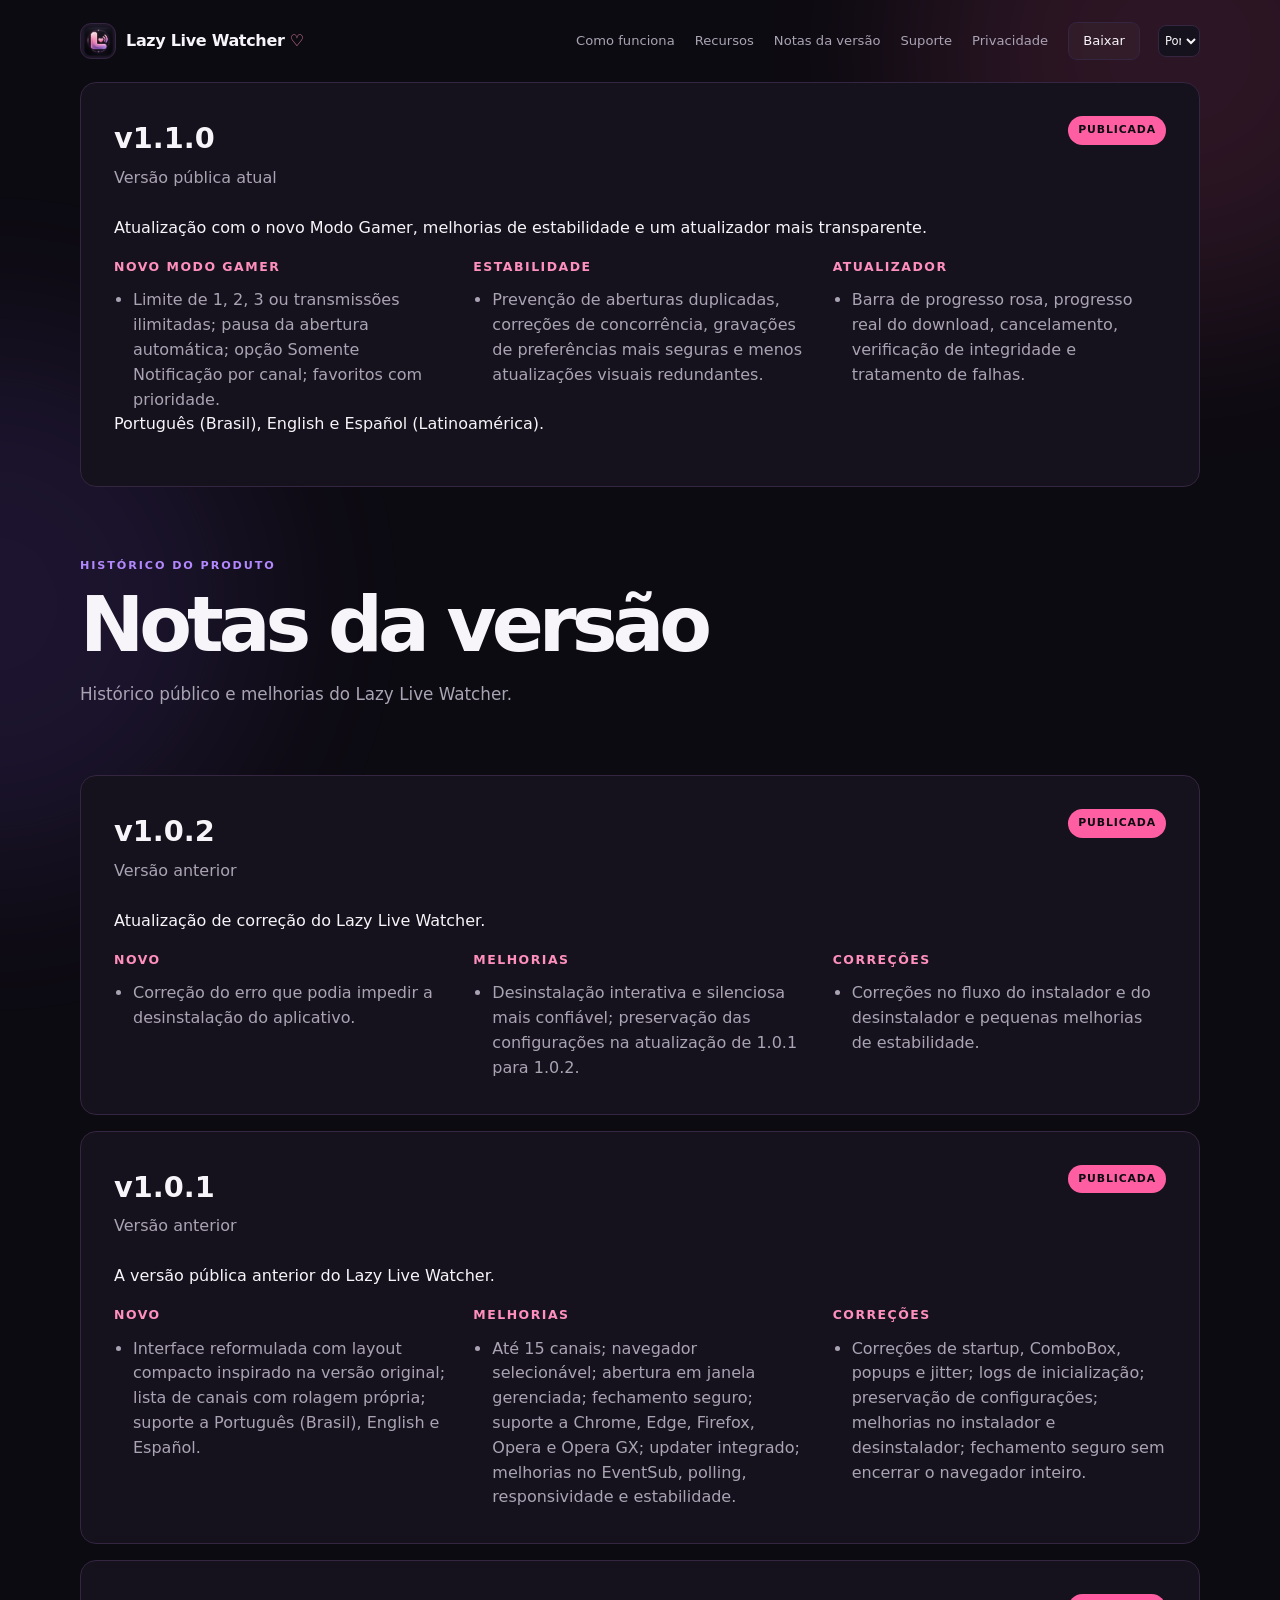
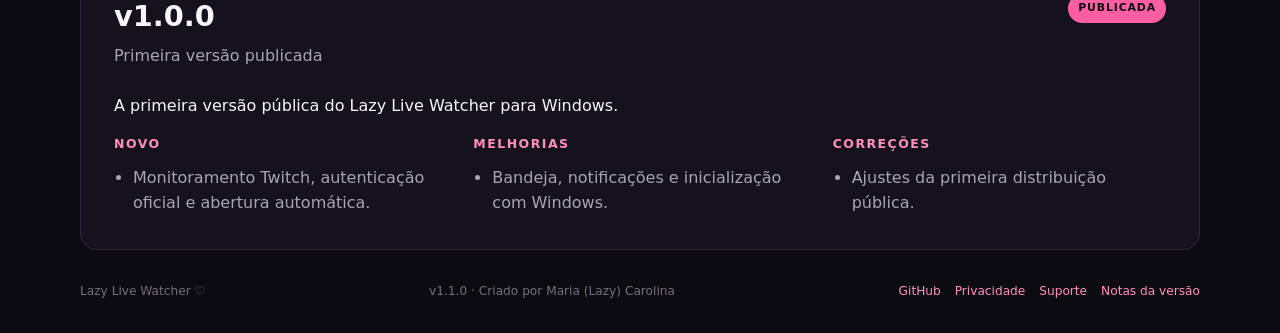
==== commit 80ad43ea: "site: fix v1.1.0 static release references" ====
--- a/changelog.html
+++ b/changelog.html
@@ -2,20 +2,20 @@
 <html lang="pt-BR">
 <head>
   <meta charset="utf-8"><meta name="viewport" content="width=device-width, initial-scale=1">
-  <meta name="description" content="Notas da versão do Lazy Live Watcher: versão pública 1.0.2 e histórico das versões anteriores.">
+  <meta name="description" content="Notas da versão do Lazy Live Watcher: versão pública 1.1.0 e histórico das versões anteriores.">
   <meta name="theme-color" content="#0d0b12"><meta property="og:title" content="Notas da versão — Lazy Live Watcher"><meta property="og:description" content="Histórico público e melhorias do Lazy Live Watcher."><meta property="og:type" content="website">
   <link rel="icon" href="favicon.ico"><title>Notas da versão — Lazy Live Watcher</title><link rel="stylesheet" href="styles.css?v=release-v1.1.0"><script src="site.js?v=release-v1.1.0" defer></script>
 </head>
 <body>
   <div class="ambient ambient-one" aria-hidden="true"></div><div class="ambient ambient-two" aria-hidden="true"></div>
-  <header class="site-header shell"><a class="brand" href="index.html" aria-label="Lazy Live Watcher — início"><span class="brand-mark"><img src="logo.png" alt=""></span><span>Lazy Live Watcher <span class="heart">♡</span></span></a><div class="header-tools"><nav aria-label="Navegação principal"><a href="index.html#como-funciona" data-i18n="nav.how">Como funciona</a><a href="index.html#recursos" data-i18n="nav.features">Recursos</a><a href="changelog.html" data-i18n="nav.releases">Notas da versão</a><a href="support.html" data-i18n="nav.support">Suporte</a><a href="privacy.html" data-i18n="nav.privacy">Privacidade</a><a class="nav-download" href="https://github.com/lazyswit/lazy-live-watcher/releases/download/v1.0.2/LazyLiveWatcher-Setup-1.0.2.exe" data-i18n="nav.download">Baixar</a></nav><label class="language-picker"><span class="sr-only" data-i18n="language.label">Idioma</span><select data-language aria-label="Idioma"><option value="pt-BR">Português (Brasil)</option><option value="en-US">English</option><option value="es-419">Español (Latinoamérica)</option></select></label></div></header>
+  <header class="site-header shell"><a class="brand" href="index.html" aria-label="Lazy Live Watcher — início"><span class="brand-mark"><img src="logo.png" alt=""></span><span>Lazy Live Watcher <span class="heart">♡</span></span></a><div class="header-tools"><nav aria-label="Navegação principal"><a href="index.html#como-funciona" data-i18n="nav.how">Como funciona</a><a href="index.html#recursos" data-i18n="nav.features">Recursos</a><a href="changelog.html" data-i18n="nav.releases">Notas da versão</a><a href="support.html" data-i18n="nav.support">Suporte</a><a href="privacy.html" data-i18n="nav.privacy">Privacidade</a><a class="nav-download" href="https://github.com/lazyswit/lazy-live-watcher/releases/download/v1.1.0/LazyLiveWatcher-Setup-1.1.0.exe" data-i18n="nav.download">Baixar</a></nav><label class="language-picker"><span class="sr-only" data-i18n="language.label">Idioma</span><select data-language aria-label="Idioma"><option value="pt-BR">Português (Brasil)</option><option value="en-US">English</option><option value="es-419">Español (Latinoamérica)</option></select></label></div></header>
   <main class="shell">
     <section class="release-card"><div class="release-header"><div><h2>v1.1.0</h2><p data-i18n="changelog.110.date">Versão pública atual</p></div><span class="badge" data-i18n="changelog.110.status">PUBLICADA</span></div><p data-i18n="changelog.110.intro">Atualização com o novo Modo Gamer, melhorias de estabilidade e um atualizador mais transparente.</p><div class="release-columns"><div><h3 data-i18n="changelog.gamer.title">Novo Modo Gamer</h3><ul><li data-i18n="changelog.110.gamer">Limite de 1, 2, 3 ou transmissões ilimitadas; pausa da abertura automática; opção Somente Notificação por canal; favoritos com prioridade.</li></ul></div><div><h3 data-i18n="changelog.stability.title">Estabilidade</h3><ul><li data-i18n="changelog.110.stability">Prevenção de aberturas duplicadas, correções de concorrência, gravações de preferências mais seguras e menos atualizações visuais redundantes.</li></ul></div><div><h3 data-i18n="changelog.updater.title">Atualizador</h3><ul><li data-i18n="changelog.110.updater">Barra de progresso rosa, progresso real do download, cancelamento, verificação de integridade e tratamento de falhas.</li></ul></div></div><p class="release-note" data-i18n="changelog.110.languages">Português (Brasil), English e Español (Latinoamérica).</p></section>
     <section class="page-hero"><p class="eyebrow" data-i18n="pages.changelog.eyebrow">HISTÓRICO DO PRODUTO</p><h1 data-i18n="pages.changelog.title">Notas da versão</h1><p data-i18n="pages.changelog.intro">Histórico público e melhorias do Lazy Live Watcher.</p></section>
-    <section class="release-card"><div class="release-header"><div><h2>v1.0.2</h2><p data-i18n="changelog.102.date">Versão pública atual</p></div><span class="badge" data-i18n="changelog.102.status">PUBLICADA</span></div><p data-i18n="changelog.102.intro">Atualização de correção do Lazy Live Watcher.</p><div class="release-columns"><div><h3 data-i18n="changelog.new">Novo</h3><ul><li data-i18n="changelog.102.new">Correção do erro que podia impedir a desinstalação do aplicativo.</li></ul></div><div><h3 data-i18n="changelog.improvements">Melhorias</h3><ul><li data-i18n="changelog.102.improvements">Desinstalação interativa e silenciosa mais confiável; preservação das configurações na atualização de 1.0.1 para 1.0.2.</li></ul></div><div><h3 data-i18n="changelog.fixes">Correções</h3><ul><li data-i18n="changelog.102.fixes">Correções no fluxo do instalador e do desinstalador e pequenas melhorias de estabilidade.</li></ul></div></div></section>
-    <section class="release-card"><div class="release-header"><div><h2>v1.0.1</h2><p data-i18n="changelog.101.date">Versão pública anterior</p></div><span class="badge" data-i18n="changelog.101.status">PUBLICADA</span></div><p data-i18n="changelog.101.intro">A versão pública anterior do Lazy Live Watcher.</p><div class="release-columns"><div><h3 data-i18n="changelog.new">Novo</h3><ul><li data-i18n="changelog.101.new">Interface reformulada com layout compacto inspirado na versão original; lista de canais com rolagem própria; suporte a Português (Brasil), English e Español.</li></ul></div><div><h3 data-i18n="changelog.improvements">Melhorias</h3><ul><li data-i18n="changelog.101.improvements">Até 15 canais; navegador selecionável; abertura em janela gerenciada; fechamento seguro; suporte a Chrome, Edge, Firefox, Opera e Opera GX; updater integrado; melhorias no EventSub, polling, responsividade e estabilidade.</li></ul></div><div><h3 data-i18n="changelog.fixes">Correções</h3><ul><li data-i18n="changelog.101.fixes">Correções de startup, ComboBox, popups e jitter; logs de inicialização; preservação de configurações; melhorias no instalador e desinstalador; fechamento seguro sem encerrar o navegador inteiro.</li></ul></div></div></section>
-    <section class="release-card"><div class="release-header"><div><h2>v1.0.0</h2><p data-i18n="changelog.100.date">Versão pública anterior</p></div><span class="badge" data-i18n="changelog.100.status">PUBLICADA</span></div><p data-i18n="changelog.100.intro">A primeira versão pública do Lazy Live Watcher para Windows.</p><div class="release-columns"><div><h3 data-i18n="changelog.new">Novo</h3><ul><li data-i18n="changelog.100.new">Monitoramento Twitch, autenticação oficial e abertura automática.</li></ul></div><div><h3 data-i18n="changelog.improvements">Melhorias</h3><ul><li data-i18n="changelog.100.improvements">Bandeja, notificações e inicialização com Windows.</li></ul></div><div><h3 data-i18n="changelog.fixes">Correções</h3><ul><li data-i18n="changelog.100.fixes">Ajustes da primeira distribuição pública.</li></ul></div></div></section>
+    <section class="release-card"><div class="release-header"><div><h2>v1.0.2</h2><p data-i18n="changelog.102.date">Versão anterior</p></div><span class="badge" data-i18n="changelog.102.status">PUBLICADA</span></div><p data-i18n="changelog.102.intro">Atualização de correção do Lazy Live Watcher.</p><div class="release-columns"><div><h3 data-i18n="changelog.new">Novo</h3><ul><li data-i18n="changelog.102.new">Correção do erro que podia impedir a desinstalação do aplicativo.</li></ul></div><div><h3 data-i18n="changelog.improvements">Melhorias</h3><ul><li data-i18n="changelog.102.improvements">Desinstalação interativa e silenciosa mais confiável; preservação das configurações na atualização de 1.0.1 para 1.0.2.</li></ul></div><div><h3 data-i18n="changelog.fixes">Correções</h3><ul><li data-i18n="changelog.102.fixes">Correções no fluxo do instalador e do desinstalador e pequenas melhorias de estabilidade.</li></ul></div></div></section>
+    <section class="release-card"><div class="release-header"><div><h2>v1.0.1</h2><p data-i18n="changelog.101.date">Versão anterior</p></div><span class="badge" data-i18n="changelog.101.status">PUBLICADA</span></div><p data-i18n="changelog.101.intro">A versão pública anterior do Lazy Live Watcher.</p><div class="release-columns"><div><h3 data-i18n="changelog.new">Novo</h3><ul><li data-i18n="changelog.101.new">Interface reformulada com layout compacto inspirado na versão original; lista de canais com rolagem própria; suporte a Português (Brasil), English e Español.</li></ul></div><div><h3 data-i18n="changelog.improvements">Melhorias</h3><ul><li data-i18n="changelog.101.improvements">Até 15 canais; navegador selecionável; abertura em janela gerenciada; fechamento seguro; suporte a Chrome, Edge, Firefox, Opera e Opera GX; updater integrado; melhorias no EventSub, polling, responsividade e estabilidade.</li></ul></div><div><h3 data-i18n="changelog.fixes">Correções</h3><ul><li data-i18n="changelog.101.fixes">Correções de startup, ComboBox, popups e jitter; logs de inicialização; preservação de configurações; melhorias no instalador e desinstalador; fechamento seguro sem encerrar o navegador inteiro.</li></ul></div></div></section>
+    <section class="release-card"><div class="release-header"><div><h2>v1.0.0</h2><p data-i18n="changelog.100.date">Primeira versão publicada</p></div><span class="badge" data-i18n="changelog.100.status">PUBLICADA</span></div><p data-i18n="changelog.100.intro">A primeira versão pública do Lazy Live Watcher para Windows.</p><div class="release-columns"><div><h3 data-i18n="changelog.new">Novo</h3><ul><li data-i18n="changelog.100.new">Monitoramento Twitch, autenticação oficial e abertura automática.</li></ul></div><div><h3 data-i18n="changelog.improvements">Melhorias</h3><ul><li data-i18n="changelog.100.improvements">Bandeja, notificações e inicialização com Windows.</li></ul></div><div><h3 data-i18n="changelog.fixes">Correções</h3><ul><li data-i18n="changelog.100.fixes">Ajustes da primeira distribuição pública.</li></ul></div></div></section>
   </main>
-  <footer class="site-footer shell"><span>Lazy Live Watcher ♡</span><span>v1.0.2 · Criado por Maria (Lazy) Carolina</span><span class="footer-links"><a href="https://github.com/lazyswit/lazy-live-watcher">GitHub</a><a href="privacy.html" data-i18n="nav.privacy">Privacidade</a><a href="support.html" data-i18n="nav.support">Suporte</a><a href="changelog.html" data-i18n="nav.releases">Notas da versão</a></span></footer>
+  <footer class="site-footer shell"><span>Lazy Live Watcher ♡</span><span>v1.1.0 · Criado por Maria (Lazy) Carolina</span><span class="footer-links"><a href="https://github.com/lazyswit/lazy-live-watcher">GitHub</a><a href="privacy.html" data-i18n="nav.privacy">Privacidade</a><a href="support.html" data-i18n="nav.support">Suporte</a><a href="changelog.html" data-i18n="nav.releases">Notas da versão</a></span></footer>
 </body>
 </html>
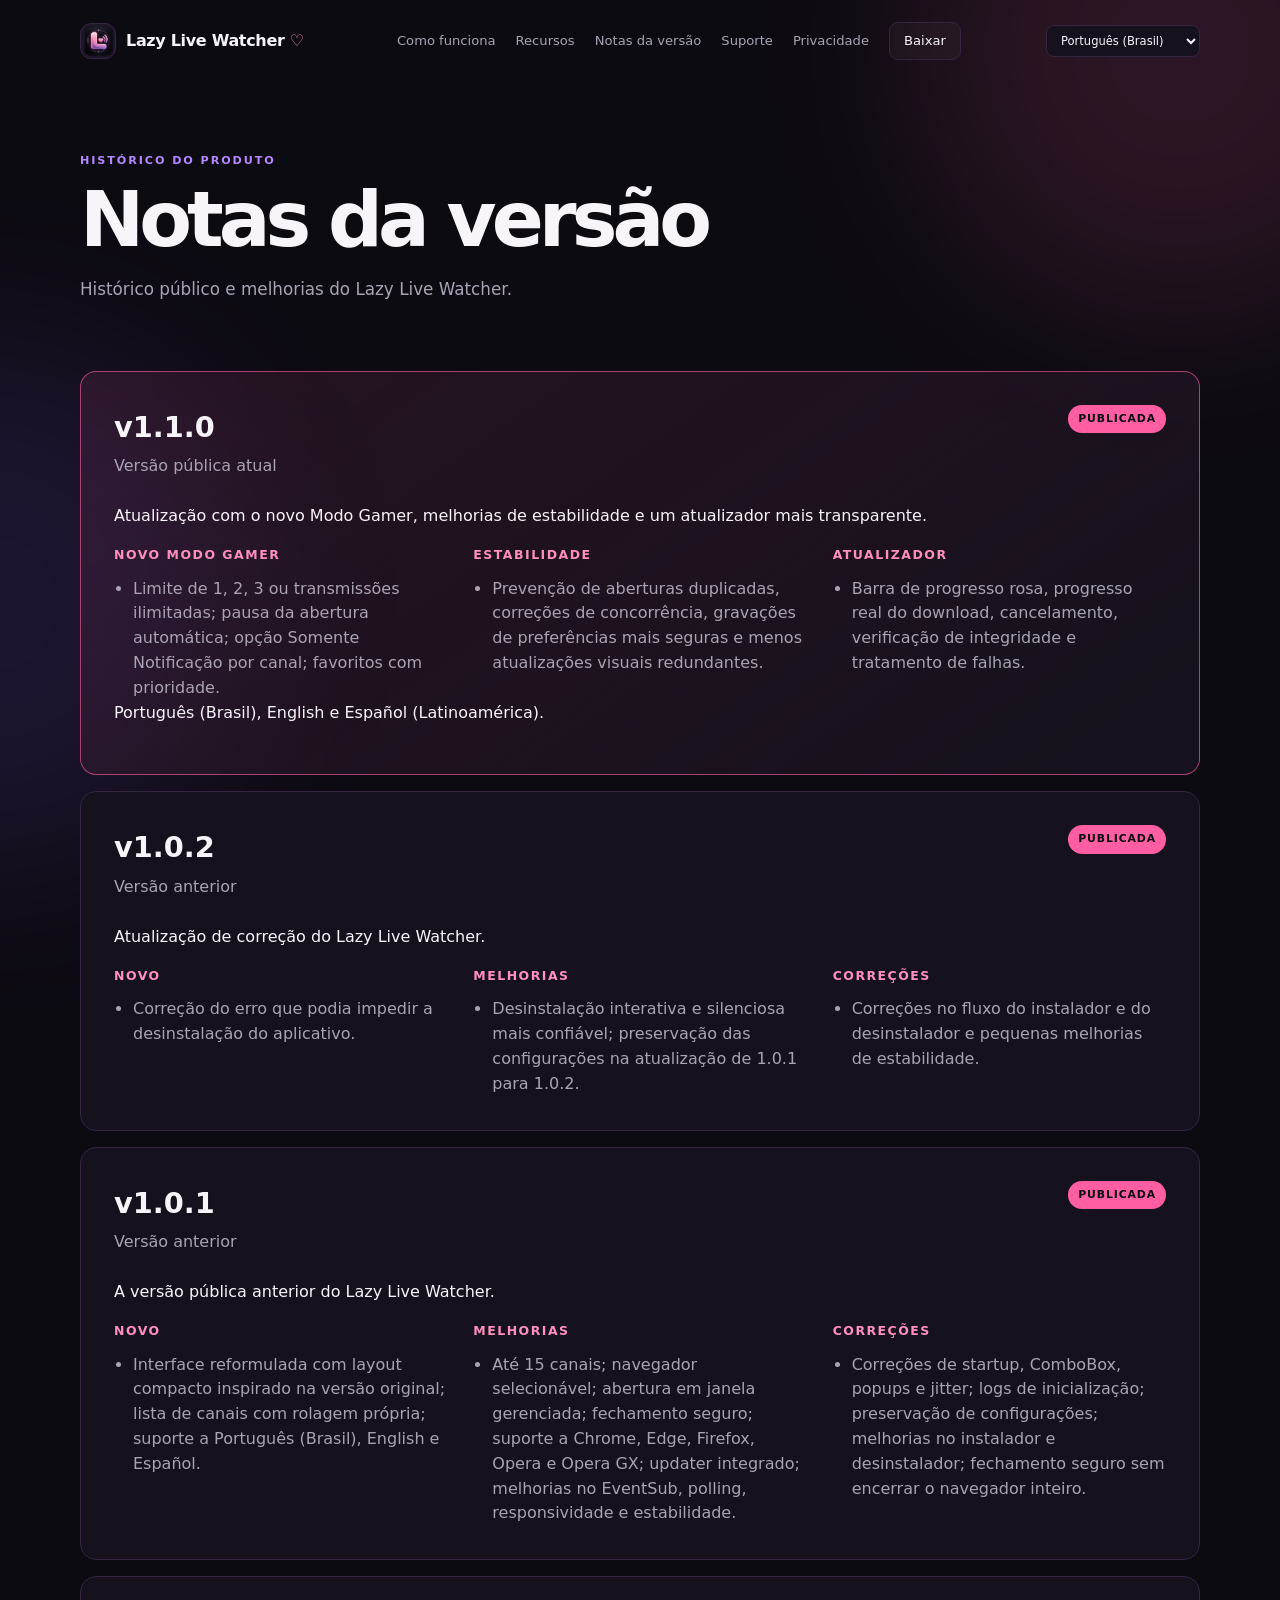
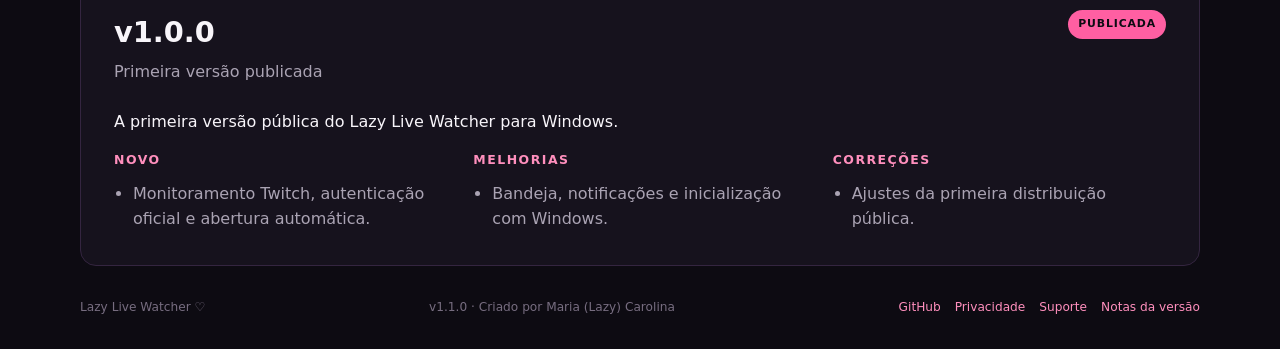
==== commit 5bb2de32: "site: refine v1.1.0 page layout" ====
--- a/changelog.html
+++ b/changelog.html
@@ -10,8 +10,8 @@
   <div class="ambient ambient-one" aria-hidden="true"></div><div class="ambient ambient-two" aria-hidden="true"></div>
   <header class="site-header shell"><a class="brand" href="index.html" aria-label="Lazy Live Watcher — início"><span class="brand-mark"><img src="logo.png" alt=""></span><span>Lazy Live Watcher <span class="heart">♡</span></span></a><div class="header-tools"><nav aria-label="Navegação principal"><a href="index.html#como-funciona" data-i18n="nav.how">Como funciona</a><a href="index.html#recursos" data-i18n="nav.features">Recursos</a><a href="changelog.html" data-i18n="nav.releases">Notas da versão</a><a href="support.html" data-i18n="nav.support">Suporte</a><a href="privacy.html" data-i18n="nav.privacy">Privacidade</a><a class="nav-download" href="https://github.com/lazyswit/lazy-live-watcher/releases/download/v1.1.0/LazyLiveWatcher-Setup-1.1.0.exe" data-i18n="nav.download">Baixar</a></nav><label class="language-picker"><span class="sr-only" data-i18n="language.label">Idioma</span><select data-language aria-label="Idioma"><option value="pt-BR">Português (Brasil)</option><option value="en-US">English</option><option value="es-419">Español (Latinoamérica)</option></select></label></div></header>
   <main class="shell">
-    <section class="release-card"><div class="release-header"><div><h2>v1.1.0</h2><p data-i18n="changelog.110.date">Versão pública atual</p></div><span class="badge" data-i18n="changelog.110.status">PUBLICADA</span></div><p data-i18n="changelog.110.intro">Atualização com o novo Modo Gamer, melhorias de estabilidade e um atualizador mais transparente.</p><div class="release-columns"><div><h3 data-i18n="changelog.gamer.title">Novo Modo Gamer</h3><ul><li data-i18n="changelog.110.gamer">Limite de 1, 2, 3 ou transmissões ilimitadas; pausa da abertura automática; opção Somente Notificação por canal; favoritos com prioridade.</li></ul></div><div><h3 data-i18n="changelog.stability.title">Estabilidade</h3><ul><li data-i18n="changelog.110.stability">Prevenção de aberturas duplicadas, correções de concorrência, gravações de preferências mais seguras e menos atualizações visuais redundantes.</li></ul></div><div><h3 data-i18n="changelog.updater.title">Atualizador</h3><ul><li data-i18n="changelog.110.updater">Barra de progresso rosa, progresso real do download, cancelamento, verificação de integridade e tratamento de falhas.</li></ul></div></div><p class="release-note" data-i18n="changelog.110.languages">Português (Brasil), English e Español (Latinoamérica).</p></section>
     <section class="page-hero"><p class="eyebrow" data-i18n="pages.changelog.eyebrow">HISTÓRICO DO PRODUTO</p><h1 data-i18n="pages.changelog.title">Notas da versão</h1><p data-i18n="pages.changelog.intro">Histórico público e melhorias do Lazy Live Watcher.</p></section>
+    <section class="release-card current-release"><div class="release-header"><div><h2>v1.1.0</h2><p data-i18n="changelog.110.date">Versão pública atual</p></div><span class="badge" data-i18n="changelog.110.status">PUBLICADA</span></div><p data-i18n="changelog.110.intro">Atualização com o novo Modo Gamer, melhorias de estabilidade e um atualizador mais transparente.</p><div class="release-columns"><div><h3 data-i18n="changelog.gamer.title">Novo Modo Gamer</h3><ul><li data-i18n="changelog.110.gamer">Limite de 1, 2, 3 ou transmissões ilimitadas; pausa da abertura automática; opção Somente Notificação por canal; favoritos com prioridade.</li></ul></div><div><h3 data-i18n="changelog.stability.title">Estabilidade</h3><ul><li data-i18n="changelog.110.stability">Prevenção de aberturas duplicadas, correções de concorrência, gravações de preferências mais seguras e menos atualizações visuais redundantes.</li></ul></div><div><h3 data-i18n="changelog.updater.title">Atualizador</h3><ul><li data-i18n="changelog.110.updater">Barra de progresso rosa, progresso real do download, cancelamento, verificação de integridade e tratamento de falhas.</li></ul></div></div><p class="release-note" data-i18n="changelog.110.languages">Português (Brasil), English e Español (Latinoamérica).</p></section>
     <section class="release-card"><div class="release-header"><div><h2>v1.0.2</h2><p data-i18n="changelog.102.date">Versão anterior</p></div><span class="badge" data-i18n="changelog.102.status">PUBLICADA</span></div><p data-i18n="changelog.102.intro">Atualização de correção do Lazy Live Watcher.</p><div class="release-columns"><div><h3 data-i18n="changelog.new">Novo</h3><ul><li data-i18n="changelog.102.new">Correção do erro que podia impedir a desinstalação do aplicativo.</li></ul></div><div><h3 data-i18n="changelog.improvements">Melhorias</h3><ul><li data-i18n="changelog.102.improvements">Desinstalação interativa e silenciosa mais confiável; preservação das configurações na atualização de 1.0.1 para 1.0.2.</li></ul></div><div><h3 data-i18n="changelog.fixes">Correções</h3><ul><li data-i18n="changelog.102.fixes">Correções no fluxo do instalador e do desinstalador e pequenas melhorias de estabilidade.</li></ul></div></div></section>
     <section class="release-card"><div class="release-header"><div><h2>v1.0.1</h2><p data-i18n="changelog.101.date">Versão anterior</p></div><span class="badge" data-i18n="changelog.101.status">PUBLICADA</span></div><p data-i18n="changelog.101.intro">A versão pública anterior do Lazy Live Watcher.</p><div class="release-columns"><div><h3 data-i18n="changelog.new">Novo</h3><ul><li data-i18n="changelog.101.new">Interface reformulada com layout compacto inspirado na versão original; lista de canais com rolagem própria; suporte a Português (Brasil), English e Español.</li></ul></div><div><h3 data-i18n="changelog.improvements">Melhorias</h3><ul><li data-i18n="changelog.101.improvements">Até 15 canais; navegador selecionável; abertura em janela gerenciada; fechamento seguro; suporte a Chrome, Edge, Firefox, Opera e Opera GX; updater integrado; melhorias no EventSub, polling, responsividade e estabilidade.</li></ul></div><div><h3 data-i18n="changelog.fixes">Correções</h3><ul><li data-i18n="changelog.101.fixes">Correções de startup, ComboBox, popups e jitter; logs de inicialização; preservação de configurações; melhorias no instalador e desinstalador; fechamento seguro sem encerrar o navegador inteiro.</li></ul></div></div></section>
     <section class="release-card"><div class="release-header"><div><h2>v1.0.0</h2><p data-i18n="changelog.100.date">Primeira versão publicada</p></div><span class="badge" data-i18n="changelog.100.status">PUBLICADA</span></div><p data-i18n="changelog.100.intro">A primeira versão pública do Lazy Live Watcher para Windows.</p><div class="release-columns"><div><h3 data-i18n="changelog.new">Novo</h3><ul><li data-i18n="changelog.100.new">Monitoramento Twitch, autenticação oficial e abertura automática.</li></ul></div><div><h3 data-i18n="changelog.improvements">Melhorias</h3><ul><li data-i18n="changelog.100.improvements">Bandeja, notificações e inicialização com Windows.</li></ul></div><div><h3 data-i18n="changelog.fixes">Correções</h3><ul><li data-i18n="changelog.100.fixes">Ajustes da primeira distribuição pública.</li></ul></div></div></section>
--- a/styles.css
+++ b/styles.css
@@ -1,11 +1,11 @@
 :root { --bg:#0d0b12; --panel:#16121d; --panel-2:#1e1728; --ink:#f8f5fa; --muted:#aaa3b3; --dim:#776d80; --pink:#ff5fa2; --pink-soft:#ff8fbd; --lilac:#b388ff; --violet:#8a5cf6; --line:#342540; --shell:min(1120px,calc(100% - 48px)); }
 * { box-sizing:border-box; } html { scroll-behavior:smooth; } body { margin:0; color:var(--ink); background:var(--bg); font-family:"Segoe UI",system-ui,sans-serif; line-height:1.55; overflow-x:hidden; } a { color:inherit; text-decoration:none; } button,select { font:inherit; } .shell { width:var(--shell); margin-inline:auto; } .sr-only { position:absolute;width:1px;height:1px;padding:0;margin:-1px;overflow:hidden;clip:rect(0,0,0,0);white-space:nowrap;border:0; }
-.ambient { position:fixed;width:520px;height:520px;border-radius:50%;filter:blur(90px);opacity:.13;pointer-events:none;z-index:-1; }.ambient-one{background:var(--pink);top:-210px;right:-160px}.ambient-two{background:var(--violet);bottom:4%;left:-270px}.site-header{display:flex;align-items:center;justify-content:space-between;gap:24px;padding:22px 0}.brand{display:inline-flex;align-items:center;gap:10px;font-weight:700;letter-spacing:-.02em;white-space:nowrap}.brand-mark{display:grid;place-items:center;width:36px;height:36px;overflow:hidden;border:1px solid var(--line);border-radius:11px;background:var(--panel-2)}.brand-mark img{width:31px;height:31px;object-fit:cover}.heart,em{color:var(--pink-soft);font-style:normal}.header-tools{display:flex;align-items:center;gap:18px}nav{display:flex;align-items:center;gap:20px;color:var(--muted);font-size:.82rem}nav a,.footer-links a,.text-link{transition:color .2s ease}nav a:hover,.footer-links a:hover,.text-link:hover{color:var(--ink)}.nav-download{padding:8px 14px;color:var(--ink);border:1px solid var(--line);border-radius:9px;background:rgba(255,255,255,.03)}.language-picker select{width:42px;padding:7px 2px;color:var(--ink);border:1px solid var(--line);border-radius:8px;background:var(--panel);font-size:.72rem;cursor:pointer}.language-picker select:focus-visible,a:focus-visible,.button:focus-visible{outline:2px solid var(--pink-soft);outline-offset:3px}
+.ambient { position:fixed;width:520px;height:520px;border-radius:50%;filter:blur(90px);opacity:.13;pointer-events:none;z-index:-1; }.ambient-one{background:var(--pink);top:-210px;right:-160px}.ambient-two{background:var(--violet);bottom:4%;left:-270px}.site-header{display:grid;grid-template-columns:auto minmax(0,1fr);align-items:center;column-gap:32px;padding:22px 0}.brand{display:inline-flex;align-items:center;gap:10px;font-weight:700;letter-spacing:-.02em;white-space:nowrap}.brand-mark{display:grid;place-items:center;width:36px;height:36px;overflow:hidden;border:1px solid var(--line);border-radius:11px;background:var(--panel-2)}.brand-mark img{width:31px;height:31px;object-fit:cover}.heart,em{color:var(--pink-soft);font-style:normal}.header-tools{display:grid;grid-template-columns:minmax(0,1fr) auto;align-items:center;gap:24px;min-width:0}nav{display:flex;align-items:center;justify-content:center;flex-wrap:wrap;gap:12px 20px;color:var(--muted);font-size:.82rem}nav a,.footer-links a,.text-link{transition:color .2s ease}nav a:hover,.footer-links a:hover,.text-link:hover{color:var(--ink)}.nav-download{padding:8px 14px;color:var(--ink);border:1px solid var(--line);border-radius:9px;background:rgba(255,255,255,.03)}.language-picker{display:block;width:154px;min-width:154px}.language-picker select{display:block;width:154px!important;min-width:154px;padding-right:24px;padding:7px 10px;color:var(--ink);border:1px solid var(--line);border-radius:8px;background:var(--panel);font-size:.72rem;cursor:pointer}.language-picker select:focus-visible,a:focus-visible,.button:focus-visible{outline:2px solid var(--pink-soft);outline-offset:3px}
 .hero{display:grid;grid-template-columns:1fr 1fr;align-items:center;min-height:590px;padding:52px 0 68px}.eyebrow{margin:0 0 12px;color:var(--lilac);font-size:.7rem;font-weight:700;letter-spacing:.17em}.dot{display:inline-block;width:8px;height:8px;border-radius:50%;background:var(--pink);box-shadow:0 0 14px var(--pink)}h1,h2,h3,p{margin-top:0}h1{max-width:650px;margin-bottom:22px;font-size:clamp(2.8rem,6vw,5.4rem);line-height:.99;letter-spacing:-.065em}.hero-text{max-width:520px;margin-bottom:27px;color:var(--muted);font-size:1.08rem}.hero-actions{display:flex;flex-wrap:wrap;gap:10px}.button{display:inline-flex;align-items:center;justify-content:center;gap:13px;min-height:46px;padding:0 20px;border:1px solid transparent;border-radius:10px;font-weight:700;transition:transform .2s ease,background .2s ease,border-color .2s ease}.button:hover{transform:translateY(-2px)}.button.primary{color:#241321;background:var(--pink);box-shadow:0 12px 32px rgba(255,95,162,.2)}.button.primary:hover{background:var(--pink-soft)}.button.ghost{color:var(--ink);border-color:var(--line);background:rgba(255,255,255,.025)}.button.ghost:hover{border-color:var(--lilac);background:var(--panel-2)}.platform,.credit{color:var(--dim);font-size:.78rem}.platform{margin:19px 0 4px}.credit{margin:0;color:var(--pink-soft)}
 .hero-art{position:relative;display:grid;place-items:center;min-height:500px}.hero-art>img{position:relative;z-index:2;width:min(78%,430px);filter:drop-shadow(0 24px 34px rgba(0,0,0,.5));animation:float 7s ease-in-out infinite}.art-ring{position:absolute;border:1px solid rgba(179,136,255,.25);border-radius:50%;transform:rotate(-16deg)}.ring-one{width:min(85%,490px);height:min(85%,490px)}.ring-two{width:min(67%,380px);height:min(67%,380px);border-color:rgba(255,95,162,.18);transform:rotate(22deg)}.spark{position:absolute;z-index:3;color:var(--pink-soft);font-size:1.7rem;text-shadow:0 0 20px var(--pink)}.spark-one{top:18%;right:12%}.spark-two{bottom:16%;left:12%;color:var(--lilac)}.live-badge{position:absolute;right:7%;bottom:13%;z-index:4;display:flex;align-items:center;gap:8px;padding:9px 13px;border:1px solid var(--line);border-radius:20px;background:rgba(22,18,29,.9);color:var(--muted);font-size:.68rem;font-weight:700;letter-spacing:.08em}@keyframes float{0%,100%{transform:translateY(0) rotate(0)}50%{transform:translateY(-10px) rotate(1deg)}}
-.trust-strip{display:grid;grid-template-columns:repeat(3,1fr);gap:1px;border-top:1px solid var(--line);border-bottom:1px solid var(--line);background:var(--line)}.trust-strip>div{display:flex;align-items:center;gap:14px;min-height:88px;padding:15px 20px;background:var(--bg)}.trust-strip strong{color:var(--pink);font-size:1.7rem}.trust-strip span{color:var(--muted);font-size:.78rem;line-height:1.2}.section{padding:105px 0 0}.section-heading{margin-bottom:32px}.section-heading h2,.privacy-copy h2,.download-card h2,.split-card h2,.next-card h2{margin-bottom:0;font-size:clamp(2rem,4vw,3.4rem);line-height:1.05;letter-spacing:-.05em}.steps{display:grid;grid-template-columns:repeat(4,1fr);gap:12px}.step-card{position:relative;min-height:232px;padding:24px;border:1px solid var(--line);border-radius:14px;background:var(--panel)}.step-card.featured{border-color:rgba(255,95,162,.5);background:linear-gradient(145deg,rgba(255,95,162,.12),var(--panel))}.step-number{color:var(--dim);font-size:.75rem}.step-icon{display:block;margin:32px 0 17px;color:var(--pink-soft);font-size:1.6rem}.step-card h3{margin-bottom:8px;font-size:1.05rem}.step-card p{margin:0;color:var(--muted);font-size:.84rem}
-.feature-section{padding-bottom:105px}.feature-layout{display:grid;grid-template-columns:.8fr 1.2fr;gap:70px;align-items:center}.feature-intro{padding:32px;border:1px solid var(--line);border-radius:16px;background:linear-gradient(145deg,rgba(179,136,255,.11),var(--panel))}.feature-logo{width:70px;height:70px;margin-bottom:22px;border-radius:19px}.feature-intro h3{margin-bottom:12px;font-size:2rem;line-height:1.05;letter-spacing:-.05em}.feature-intro p{margin-bottom:0;color:var(--muted)}.feature-grid{display:grid;grid-template-columns:repeat(2,1fr);gap:13px}.feature-item{display:flex;align-items:flex-start;gap:13px;min-height:75px;padding:17px;border-bottom:1px solid var(--line)}.feature-item span{color:var(--pink);font-size:1.1rem}.feature-item p{margin:0;color:var(--muted);font-size:.9rem}.split-card,.privacy-section,.next-card{border:1px solid var(--line);border-radius:18px;background:var(--panel)}.split-card{display:grid;grid-template-columns:1fr 1fr;gap:58px;align-items:center;padding:42px 48px}.split-card>div:first-child>p:last-child{max-width:500px;margin:22px 0 0;color:var(--muted)}.mode-list{display:grid;gap:16px;position:relative}.mode-list>div{display:flex;align-items:flex-start;gap:14px;padding:16px;border:1px solid var(--line);border-radius:12px;background:var(--panel-2)}.mode-icon{display:grid;place-items:center;width:28px;height:28px;color:var(--pink);border:1px solid var(--line);border-radius:8px}.mode-list strong{font-size:.95rem}.mode-list p{margin:4px 0 0;color:var(--muted);font-size:.8rem}.coming-badge{justify-self:end;color:var(--pink-soft);font-size:.73rem;letter-spacing:.08em;text-transform:uppercase}.privacy-section{display:grid;grid-template-columns:1fr 1fr;gap:80px;align-items:center;margin-top:105px;padding:75px 7%}.privacy-copy>p:not(.eyebrow){max-width:440px;margin:23px 0 12px;color:var(--muted)}.privacy-list{display:grid;gap:15px}.privacy-list div{display:flex;align-items:center;gap:12px;color:var(--muted)}.privacy-list div>span:first-child{display:grid;place-items:center;width:22px;height:22px;border-radius:50%;background:rgba(255,95,162,.15);color:var(--pink-soft)}.text-link{color:var(--pink-soft);font-size:.84rem}.next-section{padding-top:42px}.next-card{display:flex;align-items:center;justify-content:space-between;gap:30px;padding:31px 38px;background:linear-gradient(105deg,rgba(179,136,255,.1),var(--panel))}.next-card p:last-child{max-width:620px;margin:13px 0 0;color:var(--muted)}.download-card{display:flex;align-items:center;justify-content:space-between;gap:30px;margin-top:105px;padding:38px 44px;border:1px solid rgba(255,95,162,.4);border-radius:17px;background:linear-gradient(105deg,rgba(255,95,162,.14),rgba(179,136,255,.1))}.download-card h2{font-size:clamp(1.8rem,4vw,2.7rem)}.download-card p:last-child{margin:10px 0 0;color:var(--muted)}.site-footer{display:flex;align-items:center;justify-content:space-between;gap:20px;padding:32px 0;color:var(--dim);font-size:.76rem}.site-footer a{color:var(--pink-soft)}.footer-links{display:flex;gap:14px;flex-wrap:wrap}
-.page-hero{padding:70px 0 52px;max-width:790px}.page-hero h1{margin-bottom:18px;font-size:clamp(2.7rem,6vw,4.8rem)}.page-hero p:last-child{max-width:650px;color:var(--muted);font-size:1.05rem}.content-grid{display:grid;grid-template-columns:repeat(2,1fr);gap:16px;padding-bottom:95px}.content-card{padding:28px;border:1px solid var(--line);border-radius:15px;background:var(--panel)}.content-card.wide{grid-column:1/-1}.content-card h2,.content-card h3{margin-bottom:10px}.content-card p,.content-card li{color:var(--muted)}.content-card ul{padding-left:20px;margin-bottom:0}.content-card li+li{margin-top:8px}.release-card{position:relative;padding:33px;border:1px solid var(--line);border-radius:16px;background:var(--panel)}.release-card+.release-card{margin-top:16px}.release-card.upcoming{border-color:rgba(179,136,255,.5);background:linear-gradient(145deg,rgba(179,136,255,.1),var(--panel))}.release-header{display:flex;align-items:flex-start;justify-content:space-between;gap:18px;margin-bottom:25px}.release-header h2{margin:0;font-size:1.8rem}.release-header p{margin:5px 0 0;color:var(--muted)}.badge{display:inline-flex;padding:6px 10px;border-radius:999px;color:var(--bg);background:var(--pink);font-size:.68rem;font-weight:800;letter-spacing:.08em;white-space:nowrap}.badge.soon{color:var(--ink);background:var(--lilac)}.release-columns{display:grid;grid-template-columns:repeat(3,1fr);gap:26px}.release-columns h3{color:var(--pink-soft);font-size:.78rem;letter-spacing:.12em;text-transform:uppercase}.release-columns ul{padding-left:19px;margin:0;color:var(--muted)}.release-columns li+li{margin-top:8px}.faq-grid{display:grid;grid-template-columns:repeat(2,1fr);gap:8px 28px}.faq-grid p{padding:13px 0;margin:0;border-bottom:1px solid var(--line)}.faq-grid strong{color:var(--ink);font-size:.9rem}.faq-grid span{color:var(--muted);font-size:.84rem}
-@media(max-width:1000px){nav{gap:13px}.hero{min-height:530px}.steps{grid-template-columns:repeat(2,1fr)}.feature-layout{gap:35px}.release-columns{grid-template-columns:1fr 1fr}}@media(max-width:850px){:root{--shell:min(100% - 34px,680px)}.site-header{align-items:flex-start;flex-direction:column}.header-tools{width:100%;justify-content:space-between}.header-tools nav a:not(.nav-download){display:none}.hero{grid-template-columns:1fr;min-height:0;padding:55px 0 30px}.hero-copy{text-align:center}.hero-text{margin-inline:auto}.hero-actions{justify-content:center}.hero-art{min-height:390px}.hero-art>img{width:min(78%,350px)}.trust-strip>div{padding-inline:12px}.feature-layout,.privacy-section,.split-card{grid-template-columns:1fr;gap:32px}.privacy-section{padding:34px 27px}.split-card{padding:32px 26px}.content-grid{grid-template-columns:1fr}.content-card.wide{grid-column:auto}.faq-grid{grid-template-columns:1fr}}@media(max-width:520px){:root{--shell:calc(100% - 28px)}.site-header{padding:17px 0}.brand{font-size:.9rem}.header-tools{gap:8px}.nav-download{padding:7px 11px}.language-picker select{width:39px}.hero{padding-top:40px}.hero h1{font-size:clamp(2.45rem,13vw,3.6rem)}.hero-text{font-size:.98rem}.hero-art{min-height:320px}.hero-art>img{width:min(83%,290px)}.ring-one{width:94%;height:94%}.ring-two{width:74%;height:74%}.live-badge{right:0;bottom:8%}.trust-strip{grid-template-columns:1fr}.trust-strip>div{min-height:62px;justify-content:center}.section{padding-top:80px}.steps,.feature-grid,.release-columns{grid-template-columns:1fr}.step-card{min-height:0}.feature-section{padding-bottom:80px}.download-card,.next-card{align-items:flex-start;flex-direction:column}.download-card{margin-top:80px;padding:28px 22px}.next-card{padding:26px 22px}.site-footer{align-items:flex-start;flex-direction:column;gap:9px;padding:24px 0}.page-hero{padding:48px 0 35px}.page-hero h1{font-size:clamp(2.4rem,12vw,3.5rem)}.content-card,.release-card{padding:24px 20px}.release-header{flex-direction:column}.badge{align-self:flex-start}}
-.roadmap-section{padding-top:42px}.roadmap-hero{display:flex;align-items:flex-start;justify-content:space-between;gap:30px;padding:34px 38px;border:1px solid rgba(255,95,162,.45);border-radius:18px;background:linear-gradient(120deg,rgba(255,95,162,.13),rgba(179,136,255,.12),var(--panel))}.roadmap-hero h2{margin-bottom:8px;font-size:clamp(2rem,4vw,3.4rem);line-height:1.05;letter-spacing:-.05em}.roadmap-hero h3{margin-bottom:14px;color:var(--pink-soft);font-size:1.15rem}.roadmap-hero p:not(.eyebrow){max-width:760px;margin:0;color:var(--muted)}.roadmap-hero .badge{margin-top:4px}.roadmap-blocks{display:grid;gap:16px;margin-top:16px}.roadmap-block{padding:28px;border:1px solid var(--line);border-radius:16px;background:var(--panel)}.roadmap-block-heading{display:flex;align-items:center;gap:14px;margin-bottom:22px}.roadmap-block-heading h3{margin:0;color:var(--pink-soft);font-size:.82rem;letter-spacing:.14em}.roadmap-block-icon{display:grid;place-items:center;width:36px;height:36px;border:1px solid rgba(255,95,162,.35);border-radius:11px;background:rgba(255,95,162,.1);color:var(--pink);font-size:1.15rem}.roadmap-grid{display:grid;grid-template-columns:repeat(4,1fr);gap:12px}.roadmap-item{min-height:178px;padding:18px;border:1px solid var(--line);border-radius:12px;background:var(--panel-2)}.roadmap-icon{display:block;margin-bottom:14px;color:var(--pink);font-size:1.2rem}.roadmap-item h4{margin-bottom:8px;font-size:.95rem}.roadmap-item p,.roadmap-block-intro,.roadmap-note,.roadmap-footer p{margin:0;color:var(--muted);font-size:.82rem}.roadmap-block-intro{max-width:760px;margin:-5px 0 20px}.roadmap-note{margin-top:20px;padding-top:16px;border-top:1px solid var(--line)}.roadmap-footer{display:flex;align-items:center;justify-content:space-between;gap:24px;padding:24px 4px 0}.roadmap-actions{display:flex;flex-wrap:wrap;gap:10px}.roadmap-actions .button{min-height:42px;padding-inline:16px}@media(max-width:1000px){.roadmap-grid{grid-template-columns:repeat(2,1fr)}}@media(max-width:520px){.roadmap-hero,.roadmap-footer{flex-direction:column;align-items:flex-start}.roadmap-hero,.roadmap-block{padding:24px 20px}.roadmap-grid{grid-template-columns:1fr}.roadmap-actions{width:100%;flex-direction:column}.roadmap-actions .button{width:100%}}
+.trust-strip{display:grid;grid-template-columns:repeat(3,1fr);gap:1px;border-top:1px solid var(--line);border-bottom:1px solid var(--line);background:var(--line)}.trust-strip>div{display:flex;align-items:center;gap:14px;min-height:88px;padding:15px 20px;background:var(--bg)}.trust-strip strong{color:var(--pink);font-size:1.7rem}.trust-strip span{color:var(--muted);font-size:.78rem;line-height:1.2}.section{padding:72px 0 0}.section-heading{margin-bottom:32px}.section-heading h2,.privacy-copy h2,.download-card h2,.split-card h2,.next-card h2{margin-bottom:0;font-size:clamp(2rem,4vw,3.4rem);line-height:1.05;letter-spacing:-.05em}.steps{display:grid;grid-template-columns:repeat(4,1fr);gap:12px}.step-card{position:relative;min-height:232px;padding:24px;border:1px solid var(--line);border-radius:14px;background:var(--panel)}.step-card.featured{border-color:rgba(255,95,162,.5);background:linear-gradient(145deg,rgba(255,95,162,.12),var(--panel))}.step-number{color:var(--dim);font-size:.75rem}.step-icon{display:block;margin:32px 0 17px;color:var(--pink-soft);font-size:1.6rem}.step-card h3{margin-bottom:8px;font-size:1.05rem}.step-card p{margin:0;color:var(--muted);font-size:.84rem}
+.feature-section{padding-bottom:42px}.feature-layout{display:grid;grid-template-columns:.8fr 1.2fr;gap:70px;align-items:center}.feature-intro{padding:32px;border:1px solid var(--line);border-radius:16px;background:linear-gradient(145deg,rgba(179,136,255,.11),var(--panel))}.feature-logo{width:70px;height:70px;margin-bottom:22px;border-radius:19px}.feature-intro h3{margin-bottom:12px;font-size:2rem;line-height:1.05;letter-spacing:-.05em}.feature-intro p{margin-bottom:0;color:var(--muted)}.feature-grid{display:grid;grid-template-columns:repeat(2,1fr);gap:13px}.feature-item{display:flex;align-items:flex-start;gap:13px;min-height:75px;padding:17px;border-bottom:1px solid var(--line)}.feature-item span{color:var(--pink);font-size:1.1rem}.feature-item p{margin:0;color:var(--muted);font-size:.9rem}.split-card,.privacy-section,.next-card{border:1px solid var(--line);border-radius:18px;background:var(--panel)}.split-card{display:grid;grid-template-columns:1fr 1fr;gap:58px;align-items:center;padding:42px 48px}.split-card>div:first-child>p:last-child{max-width:500px;margin:22px 0 0;color:var(--muted)}.mode-list{display:grid;gap:16px;position:relative}.mode-list>div{display:flex;align-items:flex-start;gap:14px;padding:16px;border:1px solid var(--line);border-radius:12px;background:var(--panel-2)}.mode-icon{display:grid;place-items:center;width:28px;height:28px;color:var(--pink);border:1px solid var(--line);border-radius:8px}.mode-list strong{font-size:.95rem}.mode-list p{margin:4px 0 0;color:var(--muted);font-size:.8rem}.coming-badge{justify-self:end;color:var(--pink-soft);font-size:.73rem;letter-spacing:.08em;text-transform:uppercase}.privacy-section{display:grid;grid-template-columns:1fr 1fr;gap:80px;align-items:center;margin-top:72px;padding:60px 7%}.privacy-copy>p:not(.eyebrow){max-width:440px;margin:23px 0 12px;color:var(--muted)}.privacy-list{display:grid;gap:15px}.privacy-list div{display:flex;align-items:center;gap:12px;color:var(--muted)}.privacy-list div>span:first-child{display:grid;place-items:center;width:22px;height:22px;border-radius:50%;background:rgba(255,95,162,.15);color:var(--pink-soft)}.text-link{color:var(--pink-soft);font-size:.84rem}.next-section{padding-top:42px}.next-card{display:flex;align-items:center;justify-content:space-between;gap:30px;padding:31px 38px;background:linear-gradient(105deg,rgba(179,136,255,.1),var(--panel))}.next-card p:last-child{max-width:620px;margin:13px 0 0;color:var(--muted)}.download-card{display:flex;align-items:center;justify-content:space-between;gap:30px;margin-top:64px;padding:38px 44px;border:1px solid rgba(255,95,162,.4);border-radius:17px;background:linear-gradient(105deg,rgba(255,95,162,.14),rgba(179,136,255,.1))}.download-card h2{font-size:clamp(1.8rem,4vw,2.7rem)}.download-card p:last-child{margin:10px 0 0;color:var(--muted)}.site-footer{display:flex;align-items:center;justify-content:space-between;gap:20px;padding:32px 0;color:var(--dim);font-size:.76rem}.site-footer a{color:var(--pink-soft)}.footer-links{display:flex;gap:14px;flex-wrap:wrap}
+.page-hero{padding:70px 0 52px;max-width:790px}.page-hero h1{margin-bottom:18px;font-size:clamp(2.7rem,6vw,4.8rem)}.page-hero p:last-child{max-width:650px;color:var(--muted);font-size:1.05rem}.content-grid{display:grid;grid-template-columns:repeat(2,1fr);gap:16px;padding-bottom:95px}.content-card{padding:28px;border:1px solid var(--line);border-radius:15px;background:var(--panel)}.content-card.wide{grid-column:1/-1}.content-card h2,.content-card h3{margin-bottom:10px}.content-card p,.content-card li{color:var(--muted)}.content-card ul{padding-left:20px;margin-bottom:0}.content-card li+li{margin-top:8px}.release-card{position:relative;padding:33px;border:1px solid var(--line);border-radius:16px;background:var(--panel)}.release-card.current-release{border-color:rgba(255,95,162,.62);background:linear-gradient(145deg,rgba(255,95,162,.10),var(--panel))}.release-card+.release-card{margin-top:16px}.release-card.upcoming{border-color:rgba(179,136,255,.5);background:linear-gradient(145deg,rgba(179,136,255,.1),var(--panel))}.release-header{display:flex;align-items:flex-start;justify-content:space-between;gap:18px;margin-bottom:25px}.release-header h2{margin:0;font-size:1.8rem}.release-header p{margin:5px 0 0;color:var(--muted)}.badge{display:inline-flex;padding:6px 10px;border-radius:999px;color:var(--bg);background:var(--pink);font-size:.68rem;font-weight:800;letter-spacing:.08em;white-space:nowrap}.badge.soon{color:var(--ink);background:var(--lilac)}.current-release-badge{display:inline-flex;align-items:center;gap:9px;width:max-content;margin-top:14px;padding:6px 11px;border:1px solid rgba(255,95,162,.45);border-radius:999px;background:rgba(255,95,162,.10);color:var(--pink-soft);font-size:.72rem;letter-spacing:.06em}.current-release-badge strong{color:var(--ink);font-weight:800}.current-release-badge strong+span{margin-left:4px;padding-left:8px;border-left:1px solid rgba(255,95,162,.35)}.release-columns{display:grid;grid-template-columns:repeat(3,1fr);gap:26px}.release-columns h3{color:var(--pink-soft);font-size:.78rem;letter-spacing:.12em;text-transform:uppercase}.release-columns ul{padding-left:19px;margin:0;color:var(--muted)}.release-columns li+li{margin-top:8px}.faq-grid{display:grid;grid-template-columns:repeat(2,1fr);gap:8px 28px}.faq-grid p{padding:13px 0;margin:0;border-bottom:1px solid var(--line)}.faq-grid strong{color:var(--ink);font-size:.9rem}.faq-grid span{color:var(--muted);font-size:.84rem}
+@media(max-width:1000px){nav{gap:13px}.hero{min-height:530px}.steps{grid-template-columns:repeat(2,1fr)}.feature-layout{gap:35px}.release-columns{grid-template-columns:1fr 1fr}}@media(max-width:850px){:root{--shell:min(100% - 34px,680px)}.site-header{display:flex;align-items:flex-start;flex-direction:column}.header-tools{display:flex;width:100%;align-items:stretch;flex-direction:column;gap:12px}.header-tools nav{justify-content:center;gap:10px 14px}.language-picker{align-self:center}.header-tools nav a:not(.nav-download){display:inline}.hero{grid-template-columns:1fr;min-height:0;padding:55px 0 30px}.hero-copy{text-align:center}.hero-text{margin-inline:auto}.hero-actions{justify-content:center}.hero-art{min-height:390px}.hero-art>img{width:min(78%,350px)}.trust-strip>div{padding-inline:12px}.feature-layout,.privacy-section,.split-card{grid-template-columns:1fr;gap:32px}.privacy-section{padding:34px 27px}.split-card{padding:32px 26px}.content-grid{grid-template-columns:1fr}.content-card.wide{grid-column:auto}.faq-grid{grid-template-columns:1fr}}@media(max-width:520px){:root{--shell:calc(100% - 28px)}.site-header{padding:17px 0}.brand{font-size:.9rem}.header-tools{gap:12px}.header-tools nav{font-size:.76rem;gap:8px 11px}.nav-download{padding:7px 11px}.language-picker{width:116px;min-width:116px}.language-picker select{width:116px!important;min-width:116px;max-width:100%}.hero{padding-top:40px}.hero h1{font-size:clamp(2.45rem,13vw,3.6rem)}.hero-text{font-size:.98rem}.hero-art{min-height:320px}.hero-art>img{width:min(83%,290px)}.ring-one{width:94%;height:94%}.ring-two{width:74%;height:74%}.live-badge{right:0;bottom:8%}.trust-strip{grid-template-columns:1fr}.trust-strip>div{min-height:62px;justify-content:center}.section{padding-top:58px}.steps,.feature-grid,.release-columns{grid-template-columns:1fr}.step-card{min-height:0}.feature-section{padding-bottom:48px}.download-card,.next-card{align-items:flex-start;flex-direction:column}.download-card{margin-top:48px;padding:28px 22px}.next-card{padding:26px 22px}.site-footer{align-items:flex-start;flex-direction:column;gap:9px;padding:24px 0}.page-hero{padding:48px 0 35px}.page-hero h1{font-size:clamp(2.4rem,12vw,3.5rem)}.content-card,.release-card{padding:24px 20px}.release-header{flex-direction:column}.badge{align-self:flex-start}}
+.roadmap-section{padding-top:56px}.roadmap-hero{display:flex;align-items:flex-start;justify-content:space-between;gap:30px;padding:34px 38px;border:1px solid rgba(255,95,162,.45);border-radius:18px;background:linear-gradient(120deg,rgba(255,95,162,.13),rgba(179,136,255,.12),var(--panel))}.roadmap-hero h2{margin-bottom:8px;font-size:clamp(2rem,4vw,3.4rem);line-height:1.05;letter-spacing:-.05em}.roadmap-hero h3{margin-bottom:14px;color:var(--pink-soft);font-size:1.15rem}.roadmap-hero p:not(.eyebrow){max-width:760px;margin:0;color:var(--muted)}.roadmap-hero .badge{margin-top:4px}.roadmap-blocks{display:grid;gap:16px;margin-top:16px}.roadmap-block{padding:28px;border:1px solid var(--line);border-radius:16px;background:var(--panel)}.roadmap-block-heading{display:flex;align-items:center;gap:14px;margin-bottom:22px}.roadmap-block-heading h3{margin:0;color:var(--pink-soft);font-size:.82rem;letter-spacing:.14em}.roadmap-block-icon{display:grid;place-items:center;width:36px;height:36px;border:1px solid rgba(255,95,162,.35);border-radius:11px;background:rgba(255,95,162,.1);color:var(--pink);font-size:1.15rem}.roadmap-grid{display:grid;grid-template-columns:repeat(4,1fr);gap:12px}.roadmap-item{min-height:178px;padding:18px;border:1px solid var(--line);border-radius:12px;background:var(--panel-2)}.roadmap-icon{display:block;margin-bottom:14px;color:var(--pink);font-size:1.2rem}.roadmap-item h4{margin-bottom:8px;font-size:.95rem}.roadmap-item p,.roadmap-block-intro,.roadmap-note,.roadmap-footer p{margin:0;color:var(--muted);font-size:.82rem}.roadmap-block-intro{max-width:760px;margin:-5px 0 20px}.roadmap-note{margin-top:20px;padding-top:16px;border-top:1px solid var(--line)}.roadmap-footer{display:flex;align-items:center;justify-content:flex-end;gap:24px;padding:20px 4px 0}.roadmap-actions{display:flex;flex-wrap:wrap;gap:10px}.roadmap-actions .button{min-height:42px;padding-inline:16px}@media(max-width:1000px){.roadmap-grid{grid-template-columns:repeat(2,1fr)}}@media(max-width:520px){.roadmap-hero,.roadmap-footer{flex-direction:column;align-items:flex-start}.roadmap-hero,.roadmap-block{padding:24px 20px}.roadmap-grid{grid-template-columns:1fr}.roadmap-actions{width:100%;flex-direction:column}.roadmap-actions .button{width:100%}}
 .hero-art{overflow:hidden}
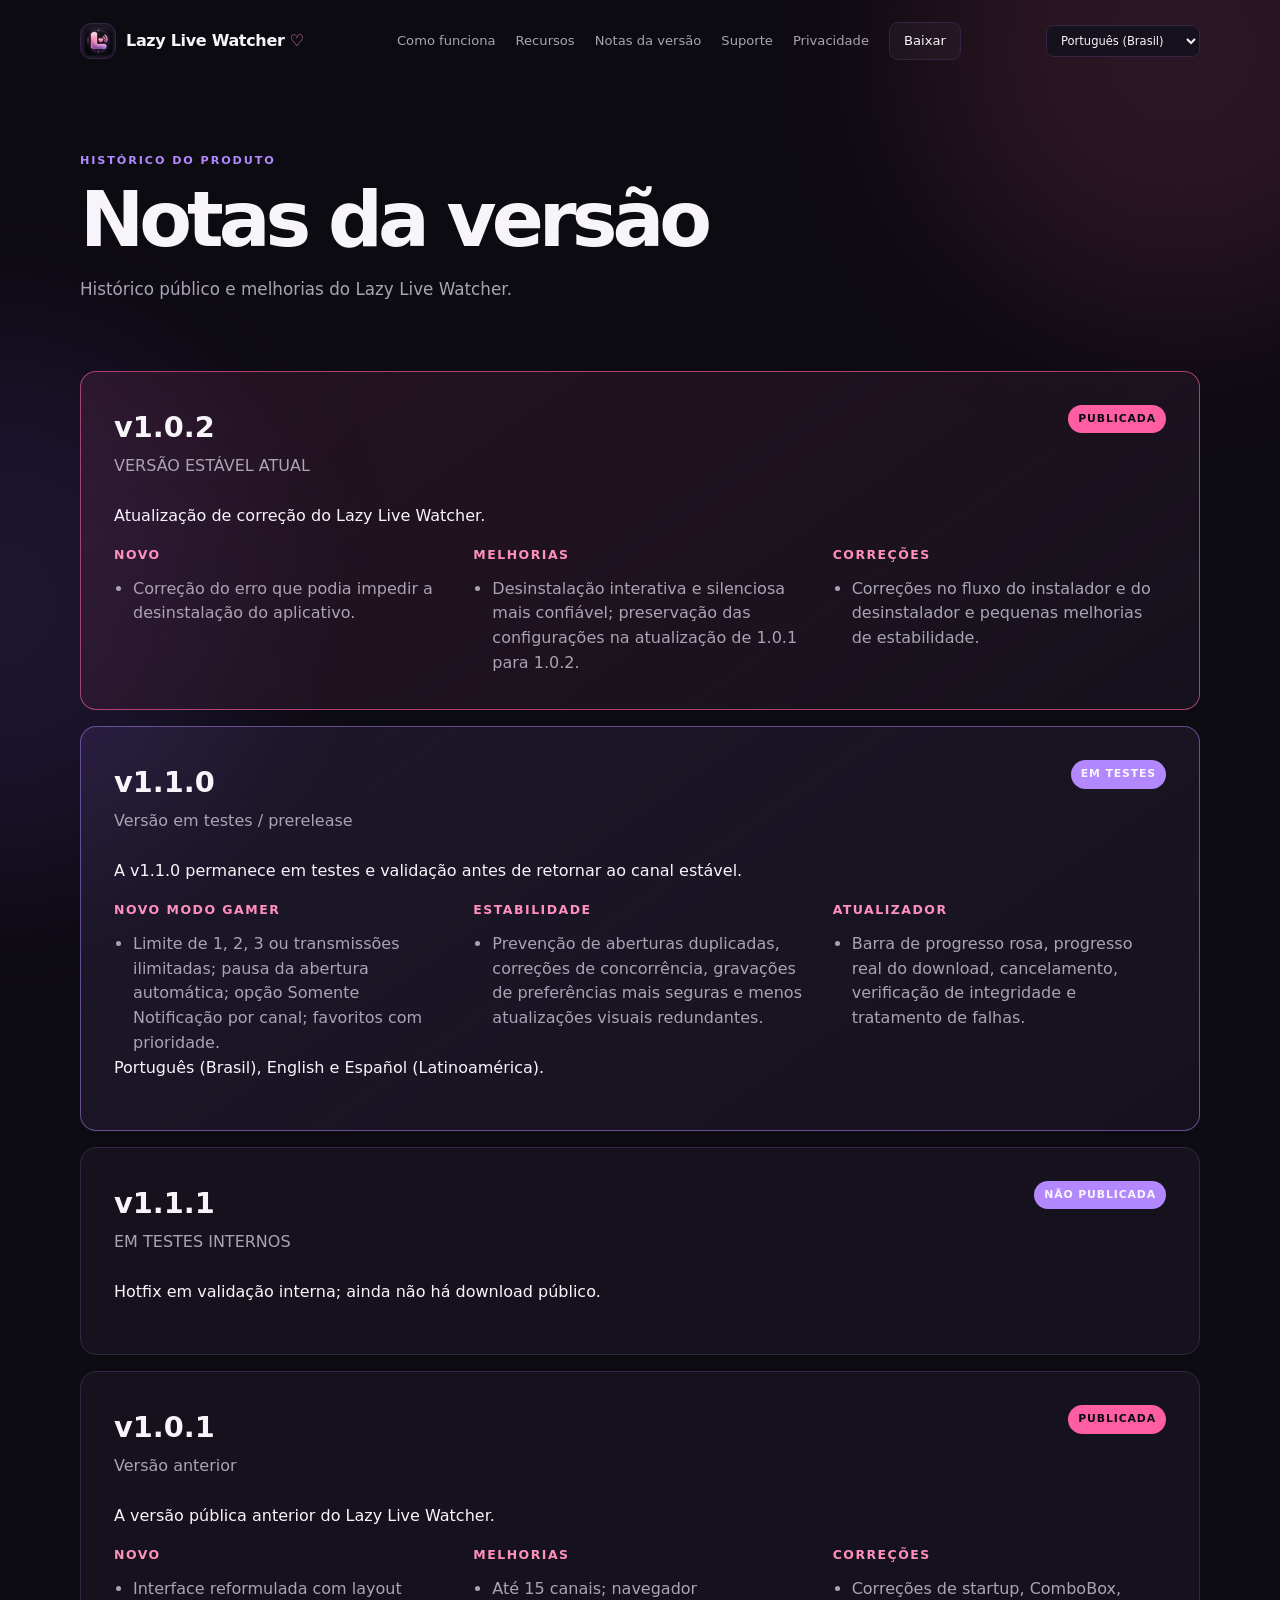
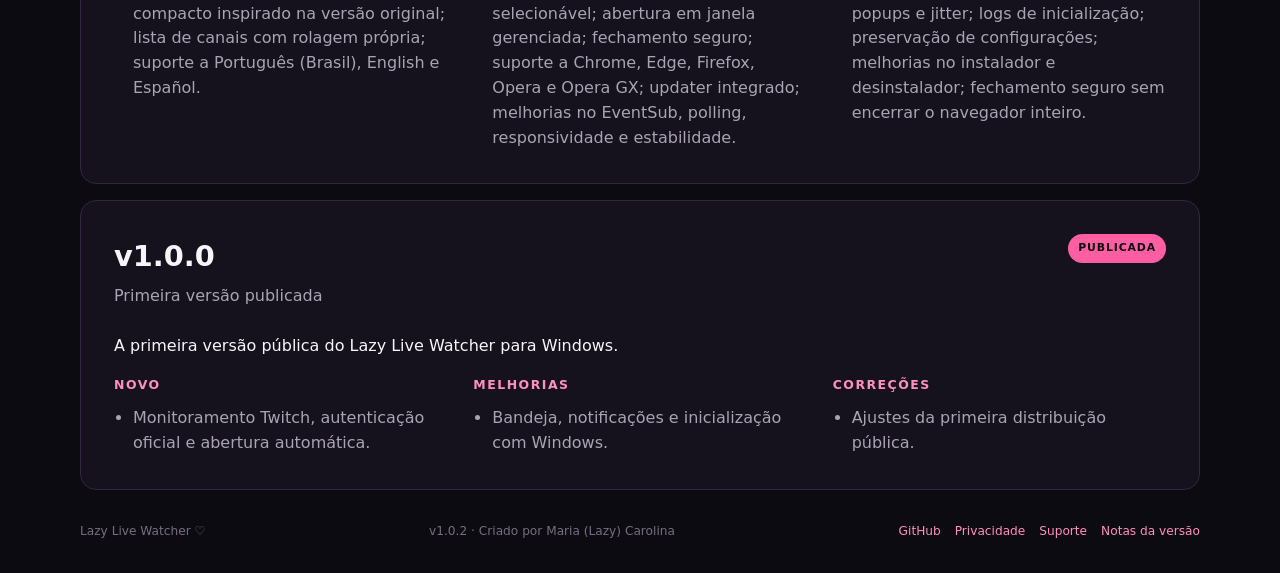
==== commit 4db8dae2: "site: restore v1.0.2 stable distribution notice" ====
--- a/changelog.html
+++ b/changelog.html
@@ -2,20 +2,21 @@
 <html lang="pt-BR">
 <head>
   <meta charset="utf-8"><meta name="viewport" content="width=device-width, initial-scale=1">
-  <meta name="description" content="Notas da versão do Lazy Live Watcher: versão pública 1.1.0 e histórico das versões anteriores.">
+  <meta name="description" content="Notas da versão do Lazy Live Watcher: versão estável atual 1.0.2, versões em teste e histórico das versões anteriores.">
   <meta name="theme-color" content="#0d0b12"><meta property="og:title" content="Notas da versão — Lazy Live Watcher"><meta property="og:description" content="Histórico público e melhorias do Lazy Live Watcher."><meta property="og:type" content="website">
-  <link rel="icon" href="favicon.ico"><title>Notas da versão — Lazy Live Watcher</title><link rel="stylesheet" href="styles.css?v=release-v1.1.0"><script src="site.js?v=release-v1.1.0" defer></script>
+  <link rel="icon" href="favicon.ico"><title>Notas da versão — Lazy Live Watcher</title><link rel="stylesheet" href="styles.css?v=stable-v1.0.2"><script src="site.js?v=stable-v1.0.2" defer></script>
 </head>
 <body>
   <div class="ambient ambient-one" aria-hidden="true"></div><div class="ambient ambient-two" aria-hidden="true"></div>
-  <header class="site-header shell"><a class="brand" href="index.html" aria-label="Lazy Live Watcher — início"><span class="brand-mark"><img src="logo.png" alt=""></span><span>Lazy Live Watcher <span class="heart">♡</span></span></a><div class="header-tools"><nav aria-label="Navegação principal"><a href="index.html#como-funciona" data-i18n="nav.how">Como funciona</a><a href="index.html#recursos" data-i18n="nav.features">Recursos</a><a href="changelog.html" data-i18n="nav.releases">Notas da versão</a><a href="support.html" data-i18n="nav.support">Suporte</a><a href="privacy.html" data-i18n="nav.privacy">Privacidade</a><a class="nav-download" href="https://github.com/lazyswit/lazy-live-watcher/releases/download/v1.1.0/LazyLiveWatcher-Setup-1.1.0.exe" data-i18n="nav.download">Baixar</a></nav><label class="language-picker"><span class="sr-only" data-i18n="language.label">Idioma</span><select data-language aria-label="Idioma"><option value="pt-BR">Português (Brasil)</option><option value="en-US">English</option><option value="es-419">Español (Latinoamérica)</option></select></label></div></header>
+  <header class="site-header shell"><a class="brand" href="index.html" aria-label="Lazy Live Watcher — início"><span class="brand-mark"><img src="logo.png" alt=""></span><span>Lazy Live Watcher <span class="heart">♡</span></span></a><div class="header-tools"><nav aria-label="Navegação principal"><a href="index.html#como-funciona" data-i18n="nav.how">Como funciona</a><a href="index.html#recursos" data-i18n="nav.features">Recursos</a><a href="changelog.html" data-i18n="nav.releases">Notas da versão</a><a href="support.html" data-i18n="nav.support">Suporte</a><a href="privacy.html" data-i18n="nav.privacy">Privacidade</a><a class="nav-download" href="https://github.com/lazyswit/lazy-live-watcher/releases/download/v1.0.2/LazyLiveWatcher-Setup-1.0.2.exe" data-i18n="nav.download">Baixar</a></nav><label class="language-picker"><span class="sr-only" data-i18n="language.label">Idioma</span><select data-language aria-label="Idioma"><option value="pt-BR">Português (Brasil)</option><option value="en-US">English</option><option value="es-419">Español (Latinoamérica)</option></select></label></div></header>
   <main class="shell">
     <section class="page-hero"><p class="eyebrow" data-i18n="pages.changelog.eyebrow">HISTÓRICO DO PRODUTO</p><h1 data-i18n="pages.changelog.title">Notas da versão</h1><p data-i18n="pages.changelog.intro">Histórico público e melhorias do Lazy Live Watcher.</p></section>
-    <section class="release-card current-release"><div class="release-header"><div><h2>v1.1.0</h2><p data-i18n="changelog.110.date">Versão pública atual</p></div><span class="badge" data-i18n="changelog.110.status">PUBLICADA</span></div><p data-i18n="changelog.110.intro">Atualização com o novo Modo Gamer, melhorias de estabilidade e um atualizador mais transparente.</p><div class="release-columns"><div><h3 data-i18n="changelog.gamer.title">Novo Modo Gamer</h3><ul><li data-i18n="changelog.110.gamer">Limite de 1, 2, 3 ou transmissões ilimitadas; pausa da abertura automática; opção Somente Notificação por canal; favoritos com prioridade.</li></ul></div><div><h3 data-i18n="changelog.stability.title">Estabilidade</h3><ul><li data-i18n="changelog.110.stability">Prevenção de aberturas duplicadas, correções de concorrência, gravações de preferências mais seguras e menos atualizações visuais redundantes.</li></ul></div><div><h3 data-i18n="changelog.updater.title">Atualizador</h3><ul><li data-i18n="changelog.110.updater">Barra de progresso rosa, progresso real do download, cancelamento, verificação de integridade e tratamento de falhas.</li></ul></div></div><p class="release-note" data-i18n="changelog.110.languages">Português (Brasil), English e Español (Latinoamérica).</p></section>
-    <section class="release-card"><div class="release-header"><div><h2>v1.0.2</h2><p data-i18n="changelog.102.date">Versão anterior</p></div><span class="badge" data-i18n="changelog.102.status">PUBLICADA</span></div><p data-i18n="changelog.102.intro">Atualização de correção do Lazy Live Watcher.</p><div class="release-columns"><div><h3 data-i18n="changelog.new">Novo</h3><ul><li data-i18n="changelog.102.new">Correção do erro que podia impedir a desinstalação do aplicativo.</li></ul></div><div><h3 data-i18n="changelog.improvements">Melhorias</h3><ul><li data-i18n="changelog.102.improvements">Desinstalação interativa e silenciosa mais confiável; preservação das configurações na atualização de 1.0.1 para 1.0.2.</li></ul></div><div><h3 data-i18n="changelog.fixes">Correções</h3><ul><li data-i18n="changelog.102.fixes">Correções no fluxo do instalador e do desinstalador e pequenas melhorias de estabilidade.</li></ul></div></div></section>
+    <section class="release-card current-release"><div class="release-header"><div><h2>v1.0.2</h2><p data-i18n="changelog.102.date">VERSÃO ESTÁVEL ATUAL</p></div><span class="badge" data-i18n="changelog.102.status">PUBLICADA</span></div><p data-i18n="changelog.102.intro">Atualização de correção do Lazy Live Watcher.</p><div class="release-columns"><div><h3 data-i18n="changelog.new">Novo</h3><ul><li data-i18n="changelog.102.new">Correção do erro que podia impedir a desinstalação do aplicativo.</li></ul></div><div><h3 data-i18n="changelog.improvements">Melhorias</h3><ul><li data-i18n="changelog.102.improvements">Desinstalação interativa e silenciosa mais confiável; preservação das configurações na atualização de 1.0.1 para 1.0.2.</li></ul></div><div><h3 data-i18n="changelog.fixes">Correções</h3><ul><li data-i18n="changelog.102.fixes">Correções no fluxo do instalador e do desinstalador e pequenas melhorias de estabilidade.</li></ul></div></div></section>
+    <section class="release-card upcoming"><div class="release-header"><div><h2>v1.1.0</h2><p data-i18n="changelog.110.date">Versão em testes / prerelease</p></div><span class="badge soon" data-i18n="changelog.110.status">EM TESTES</span></div><p data-i18n="changelog.110.intro">A v1.1.0 permanece em testes e validação antes de retornar ao canal estável.</p><div class="release-columns"><div><h3 data-i18n="changelog.gamer.title">Novo Modo Gamer</h3><ul><li data-i18n="changelog.110.gamer">Limite de 1, 2, 3 ou transmissões ilimitadas; pausa da abertura automática; opção Somente Notificação por canal; favoritos com prioridade.</li></ul></div><div><h3 data-i18n="changelog.stability.title">Estabilidade</h3><ul><li data-i18n="changelog.110.stability">Prevenção de aberturas duplicadas, correções de concorrência, gravações de preferências mais seguras e menos atualizações visuais redundantes.</li></ul></div><div><h3 data-i18n="changelog.updater.title">Atualizador</h3><ul><li data-i18n="changelog.110.updater">Barra de progresso rosa, progresso real do download, cancelamento, verificação de integridade e tratamento de falhas.</li></ul></div></div><p class="release-note" data-i18n="changelog.110.languages">Português (Brasil), English e Español (Latinoamérica).</p></section>
+    <section class="release-card"><div class="release-header"><div><h2>v1.1.1</h2><p data-i18n="changelog.111.date">EM TESTES INTERNOS</p></div><span class="badge soon" data-i18n="changelog.111.status">NÃO PUBLICADA</span></div><p data-i18n="changelog.111.intro">Hotfix em validação interna; ainda não há download público.</p></section>
     <section class="release-card"><div class="release-header"><div><h2>v1.0.1</h2><p data-i18n="changelog.101.date">Versão anterior</p></div><span class="badge" data-i18n="changelog.101.status">PUBLICADA</span></div><p data-i18n="changelog.101.intro">A versão pública anterior do Lazy Live Watcher.</p><div class="release-columns"><div><h3 data-i18n="changelog.new">Novo</h3><ul><li data-i18n="changelog.101.new">Interface reformulada com layout compacto inspirado na versão original; lista de canais com rolagem própria; suporte a Português (Brasil), English e Español.</li></ul></div><div><h3 data-i18n="changelog.improvements">Melhorias</h3><ul><li data-i18n="changelog.101.improvements">Até 15 canais; navegador selecionável; abertura em janela gerenciada; fechamento seguro; suporte a Chrome, Edge, Firefox, Opera e Opera GX; updater integrado; melhorias no EventSub, polling, responsividade e estabilidade.</li></ul></div><div><h3 data-i18n="changelog.fixes">Correções</h3><ul><li data-i18n="changelog.101.fixes">Correções de startup, ComboBox, popups e jitter; logs de inicialização; preservação de configurações; melhorias no instalador e desinstalador; fechamento seguro sem encerrar o navegador inteiro.</li></ul></div></div></section>
     <section class="release-card"><div class="release-header"><div><h2>v1.0.0</h2><p data-i18n="changelog.100.date">Primeira versão publicada</p></div><span class="badge" data-i18n="changelog.100.status">PUBLICADA</span></div><p data-i18n="changelog.100.intro">A primeira versão pública do Lazy Live Watcher para Windows.</p><div class="release-columns"><div><h3 data-i18n="changelog.new">Novo</h3><ul><li data-i18n="changelog.100.new">Monitoramento Twitch, autenticação oficial e abertura automática.</li></ul></div><div><h3 data-i18n="changelog.improvements">Melhorias</h3><ul><li data-i18n="changelog.100.improvements">Bandeja, notificações e inicialização com Windows.</li></ul></div><div><h3 data-i18n="changelog.fixes">Correções</h3><ul><li data-i18n="changelog.100.fixes">Ajustes da primeira distribuição pública.</li></ul></div></div></section>
   </main>
-  <footer class="site-footer shell"><span>Lazy Live Watcher ♡</span><span>v1.1.0 · Criado por Maria (Lazy) Carolina</span><span class="footer-links"><a href="https://github.com/lazyswit/lazy-live-watcher">GitHub</a><a href="privacy.html" data-i18n="nav.privacy">Privacidade</a><a href="support.html" data-i18n="nav.support">Suporte</a><a href="changelog.html" data-i18n="nav.releases">Notas da versão</a></span></footer>
+  <footer class="site-footer shell"><span>Lazy Live Watcher ♡</span><span>v1.0.2 · Criado por Maria (Lazy) Carolina</span><span class="footer-links"><a href="https://github.com/lazyswit/lazy-live-watcher">GitHub</a><a href="privacy.html" data-i18n="nav.privacy">Privacidade</a><a href="support.html" data-i18n="nav.support">Suporte</a><a href="changelog.html" data-i18n="nav.releases">Notas da versão</a></span></footer>
 </body>
 </html>
--- a/styles.css
+++ b/styles.css
@@ -9,3 +9,5 @@
 @media(max-width:1000px){nav{gap:13px}.hero{min-height:530px}.steps{grid-template-columns:repeat(2,1fr)}.feature-layout{gap:35px}.release-columns{grid-template-columns:1fr 1fr}}@media(max-width:850px){:root{--shell:min(100% - 34px,680px)}.site-header{display:flex;align-items:flex-start;flex-direction:column}.header-tools{display:flex;width:100%;align-items:stretch;flex-direction:column;gap:12px}.header-tools nav{justify-content:center;gap:10px 14px}.language-picker{align-self:center}.header-tools nav a:not(.nav-download){display:inline}.hero{grid-template-columns:1fr;min-height:0;padding:55px 0 30px}.hero-copy{text-align:center}.hero-text{margin-inline:auto}.hero-actions{justify-content:center}.hero-art{min-height:390px}.hero-art>img{width:min(78%,350px)}.trust-strip>div{padding-inline:12px}.feature-layout,.privacy-section,.split-card{grid-template-columns:1fr;gap:32px}.privacy-section{padding:34px 27px}.split-card{padding:32px 26px}.content-grid{grid-template-columns:1fr}.content-card.wide{grid-column:auto}.faq-grid{grid-template-columns:1fr}}@media(max-width:520px){:root{--shell:calc(100% - 28px)}.site-header{padding:17px 0}.brand{font-size:.9rem}.header-tools{gap:12px}.header-tools nav{font-size:.76rem;gap:8px 11px}.nav-download{padding:7px 11px}.language-picker{width:116px;min-width:116px}.language-picker select{width:116px!important;min-width:116px;max-width:100%}.hero{padding-top:40px}.hero h1{font-size:clamp(2.45rem,13vw,3.6rem)}.hero-text{font-size:.98rem}.hero-art{min-height:320px}.hero-art>img{width:min(83%,290px)}.ring-one{width:94%;height:94%}.ring-two{width:74%;height:74%}.live-badge{right:0;bottom:8%}.trust-strip{grid-template-columns:1fr}.trust-strip>div{min-height:62px;justify-content:center}.section{padding-top:58px}.steps,.feature-grid,.release-columns{grid-template-columns:1fr}.step-card{min-height:0}.feature-section{padding-bottom:48px}.download-card,.next-card{align-items:flex-start;flex-direction:column}.download-card{margin-top:48px;padding:28px 22px}.next-card{padding:26px 22px}.site-footer{align-items:flex-start;flex-direction:column;gap:9px;padding:24px 0}.page-hero{padding:48px 0 35px}.page-hero h1{font-size:clamp(2.4rem,12vw,3.5rem)}.content-card,.release-card{padding:24px 20px}.release-header{flex-direction:column}.badge{align-self:flex-start}}
 .roadmap-section{padding-top:56px}.roadmap-hero{display:flex;align-items:flex-start;justify-content:space-between;gap:30px;padding:34px 38px;border:1px solid rgba(255,95,162,.45);border-radius:18px;background:linear-gradient(120deg,rgba(255,95,162,.13),rgba(179,136,255,.12),var(--panel))}.roadmap-hero h2{margin-bottom:8px;font-size:clamp(2rem,4vw,3.4rem);line-height:1.05;letter-spacing:-.05em}.roadmap-hero h3{margin-bottom:14px;color:var(--pink-soft);font-size:1.15rem}.roadmap-hero p:not(.eyebrow){max-width:760px;margin:0;color:var(--muted)}.roadmap-hero .badge{margin-top:4px}.roadmap-blocks{display:grid;gap:16px;margin-top:16px}.roadmap-block{padding:28px;border:1px solid var(--line);border-radius:16px;background:var(--panel)}.roadmap-block-heading{display:flex;align-items:center;gap:14px;margin-bottom:22px}.roadmap-block-heading h3{margin:0;color:var(--pink-soft);font-size:.82rem;letter-spacing:.14em}.roadmap-block-icon{display:grid;place-items:center;width:36px;height:36px;border:1px solid rgba(255,95,162,.35);border-radius:11px;background:rgba(255,95,162,.1);color:var(--pink);font-size:1.15rem}.roadmap-grid{display:grid;grid-template-columns:repeat(4,1fr);gap:12px}.roadmap-item{min-height:178px;padding:18px;border:1px solid var(--line);border-radius:12px;background:var(--panel-2)}.roadmap-icon{display:block;margin-bottom:14px;color:var(--pink);font-size:1.2rem}.roadmap-item h4{margin-bottom:8px;font-size:.95rem}.roadmap-item p,.roadmap-block-intro,.roadmap-note,.roadmap-footer p{margin:0;color:var(--muted);font-size:.82rem}.roadmap-block-intro{max-width:760px;margin:-5px 0 20px}.roadmap-note{margin-top:20px;padding-top:16px;border-top:1px solid var(--line)}.roadmap-footer{display:flex;align-items:center;justify-content:flex-end;gap:24px;padding:20px 4px 0}.roadmap-actions{display:flex;flex-wrap:wrap;gap:10px}.roadmap-actions .button{min-height:42px;padding-inline:16px}@media(max-width:1000px){.roadmap-grid{grid-template-columns:repeat(2,1fr)}}@media(max-width:520px){.roadmap-hero,.roadmap-footer{flex-direction:column;align-items:flex-start}.roadmap-hero,.roadmap-block{padding:24px 20px}.roadmap-grid{grid-template-columns:1fr}.roadmap-actions{width:100%;flex-direction:column}.roadmap-actions .button{width:100%}}
 .hero-art{overflow:hidden}
+
+.testing-banner{display:flex;align-items:center;justify-content:space-between;gap:28px;margin:0 auto 28px;padding:24px 30px;border:1px solid rgba(179,136,255,.52);border-radius:18px;background:linear-gradient(120deg,rgba(255,95,162,.13),rgba(179,136,255,.12),var(--panel))}.testing-banner-copy{max-width:850px}.testing-banner h2{margin:8px 0 10px;font-size:clamp(1.3rem,2.4vw,2rem);letter-spacing:-.03em}.testing-banner .badge{margin-bottom:10px}.testing-banner-copy p:not(.eyebrow){margin:0;color:var(--muted);line-height:1.65}.testing-banner-actions{display:flex;align-items:flex-end;flex-direction:column;gap:12px;min-width:230px}.testing-banner-actions .button{width:100%;text-align:center}.testing-banner-actions .text-link{white-space:nowrap}@media(max-width:760px){.testing-banner{flex-direction:column;align-items:flex-start;padding:22px 20px}.testing-banner-actions{width:100%;align-items:stretch;min-width:0}.testing-banner-actions .text-link{text-align:center}}
